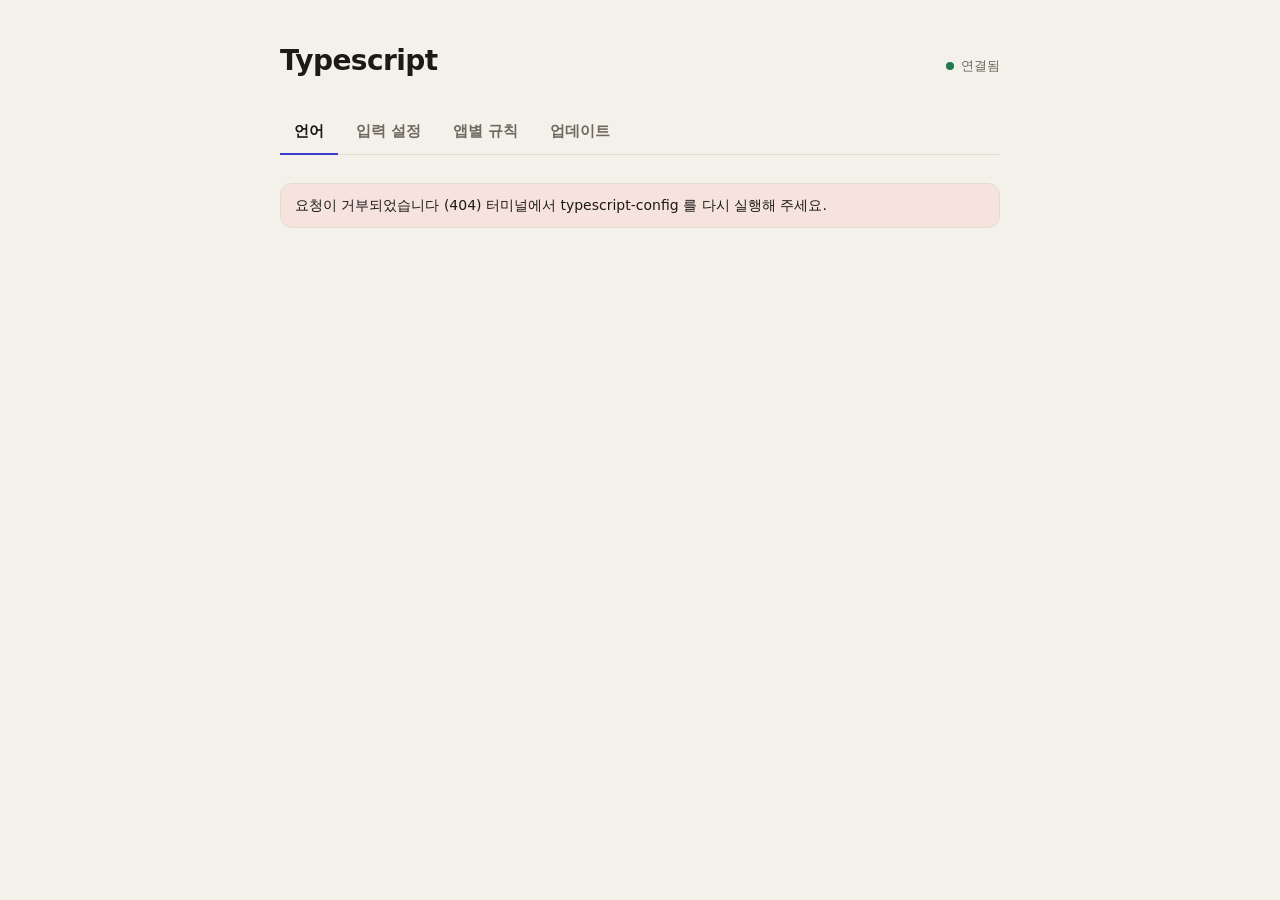
==== crates/config/src/dashboard.html @ 6ab4fbaa "feat(config): dashboard (handler, server, page), TYPESCRIPT_HOME" ====
<!doctype html>
<html lang="ko">
<head>
<meta charset="utf-8">
<meta name="viewport" content="width=device-width, initial-scale=1">
<meta name="color-scheme" content="light dark">
<title>Typescript</title>
<style>
:root {
  --paper: #f4f1ea; --card: #fffdf8; --ink: #1b1a17; --muted: #6f6a60; --line: #e3ddd0;
  --accent: #3a3fd1; --accent-ink: #fff; --accent-soft: #e6e7fb; --danger: #b3261e; --ok: #1f7a4d;
  --shadow: 0 1px 0 rgba(27,26,23,.04), 0 8px 24px -12px rgba(27,26,23,.18);
  --font: "Pretendard Variable", Pretendard, "Segoe UI Variable Text", "Segoe UI", "Malgun Gothic", system-ui, sans-serif;
  --mono: ui-monospace, "Cascadia Mono", Consolas, monospace;
}
@media (prefers-color-scheme: dark) {
  :root {
    --paper: #131316; --card: #1b1b20; --ink: #efece4; --muted: #9c978b; --line: #2b2b32;
    --accent: #8f94ff; --accent-ink: #11112b; --accent-soft: #25264a; --danger: #ff8a80; --ok: #6fd8a1;
    --shadow: 0 1px 0 rgba(255,255,255,.03), 0 10px 28px -14px rgba(0,0,0,.7);
  }
}
* { box-sizing: border-box; }
html { background: var(--paper); color: var(--ink); font: 15px/1.5 var(--font); }
body { margin: 0; min-height: 100vh; }
main { max-width: 760px; margin: 0 auto; padding: 40px 20px 96px; }
header { display: flex; align-items: baseline; gap: 14px; margin-bottom: 28px; }
h1 { margin: 0; font-size: 28px; letter-spacing: -.02em; font-weight: 750; }
.ver { color: var(--muted); font: 13px var(--mono); }
.link { margin-left: auto; font-size: 13px; color: var(--muted); display: flex; align-items: center; gap: 7px; }
.dot { width: 8px; height: 8px; border-radius: 50%; background: var(--ok); transition: background .3s; }
.dot.off { background: var(--danger); }
[role=tablist] { display: flex; gap: 4px; border-bottom: 1px solid var(--line); margin-bottom: 28px; }
[role=tab] {
  appearance: none; background: none; border: 0; color: var(--muted); font: inherit; font-weight: 600;
  padding: 10px 14px; cursor: pointer; border-bottom: 2px solid transparent; margin-bottom: -1px;
}
[role=tab][aria-selected=true] { color: var(--ink); border-bottom-color: var(--accent); }
[role=tab]:hover { color: var(--ink); }
:focus-visible { outline: 2px solid var(--accent); outline-offset: 2px; border-radius: 6px; }
h2 { font-size: 13px; letter-spacing: .08em; text-transform: uppercase; color: var(--muted); margin: 32px 0 12px; font-weight: 700; }
h2:first-child { margin-top: 0; }
.note { color: var(--muted); font-size: 13px; margin: 0 0 14px; }
.row {
  display: grid; grid-template-columns: 56px 1fr auto; gap: 16px; align-items: center;
  background: var(--card); border: 1px solid var(--line); border-radius: 14px; padding: 14px 16px;
  box-shadow: var(--shadow); margin-bottom: 10px; transition: transform .2s, border-color .2s;
}
.row:hover { border-color: color-mix(in srgb, var(--accent) 45%, var(--line)); transform: translateY(-1px); }
.rank { font: 700 34px/1 var(--font); color: var(--accent); letter-spacing: -.04em; text-align: center; }
.rank.off { color: var(--line); }
.name { font-weight: 700; font-size: 16px; }
.name small { font: 12px var(--mono); color: var(--muted); font-weight: 400; margin-left: 8px; }
.meta { color: var(--muted); font-size: 13px; }
.actions { display: flex; gap: 6px; flex-wrap: wrap; justify-content: flex-end; }
button.btn {
  appearance: none; font: inherit; font-weight: 600; font-size: 13px; padding: 7px 12px; border-radius: 9px;
  border: 1px solid var(--line); background: transparent; color: var(--ink); cursor: pointer;
  transition: background .15s, border-color .15s, transform .1s;
}
button.btn:hover:not(:disabled) { background: var(--accent-soft); border-color: var(--accent); }
button.btn:active:not(:disabled) { transform: scale(.97); }
button.btn.primary { background: var(--accent); color: var(--accent-ink); border-color: var(--accent); }
button.btn.primary:hover:not(:disabled) { filter: brightness(1.08); background: var(--accent); }
button.btn.danger:hover:not(:disabled) { background: color-mix(in srgb, var(--danger) 14%, transparent); border-color: var(--danger); color: var(--danger); }
button:disabled { opacity: .45; cursor: default; }
.toast {
  position: fixed; left: 50%; bottom: 24px; transform: translate(-50%, 20px); opacity: 0; pointer-events: none;
  background: var(--ink); color: var(--paper); padding: 11px 16px; border-radius: 12px; max-width: 90vw;
  transition: opacity .2s, transform .2s; box-shadow: var(--shadow); font-size: 14px;
}
.toast.show { opacity: 1; transform: translate(-50%, 0); }
.toast.bad { background: var(--danger); color: #fff; }
.banner { background: var(--accent-soft); border: 1px solid var(--line); border-radius: 12px; padding: 11px 14px; margin-bottom: 18px; font-size: 14px; }
.banner.bad { background: color-mix(in srgb, var(--danger) 12%, var(--card)); }
.setting { display: flex; align-items: center; gap: 16px; padding: 14px 0; border-bottom: 1px solid var(--line); }
.setting:last-child { border-bottom: 0; }
.setting .text { flex: 1; }
.setting .text b { display: block; font-weight: 650; }
.setting .text span { color: var(--muted); font-size: 13px; }
.switch { position: relative; width: 44px; height: 26px; flex: none; }
.switch input { position: absolute; inset: 0; opacity: 0; margin: 0; cursor: pointer; }
.switch i { position: absolute; inset: 0; border-radius: 13px; background: var(--line); transition: background .2s; pointer-events: none; }
.switch i::after { content: ""; position: absolute; top: 3px; left: 3px; width: 20px; height: 20px; border-radius: 50%; background: #fff; box-shadow: 0 1px 3px rgba(0,0,0,.3); transition: transform .2s; }
.switch input:checked + i { background: var(--accent); }
.switch input:checked + i::after { transform: translateX(18px); }
.switch input:focus-visible + i { outline: 2px solid var(--accent); outline-offset: 2px; }
select, input[type=text] {
  font: inherit; color: var(--ink); background: var(--card); border: 1px solid var(--line); border-radius: 9px; padding: 7px 10px;
}
table { width: 100%; border-collapse: collapse; font-size: 14px; }
th { text-align: left; font-size: 12px; color: var(--muted); font-weight: 650; padding: 0 8px 8px; }
td { padding: 8px; border-top: 1px solid var(--line); vertical-align: middle; }
td.exe { font-family: var(--mono); font-size: 13px; }
.card { background: var(--card); border: 1px solid var(--line); border-radius: 14px; padding: 6px 18px; box-shadow: var(--shadow); }
.card.pad { padding: 18px; overflow-x: auto; }
.add { display: flex; gap: 8px; margin-top: 14px; }
.add input { flex: 1; }
.empty { color: var(--muted); padding: 18px 0; }
@media (max-width: 560px) { .row { grid-template-columns: 40px 1fr; } .actions { grid-column: 1 / -1; justify-content: flex-start; } }
@media (prefers-reduced-motion: reduce) { * { transition: none !important; } }
</style>
</head>
<body>
<main>
  <header>
    <h1>Typescript</h1><span class="ver" id="ver"></span>
    <span class="link"><span class="dot" id="dot"></span><span id="linktext">연결됨</span></span>
  </header>
  <div role="tablist" aria-label="설정">
    <button role="tab" id="t-lang" aria-controls="p-lang" aria-selected="true">언어</button>
    <button role="tab" id="t-set" aria-controls="p-set" aria-selected="false" tabindex="-1">입력 설정</button>
    <button role="tab" id="t-apps" aria-controls="p-apps" aria-selected="false" tabindex="-1">앱별 규칙</button>
    <button role="tab" id="t-upd" aria-controls="p-upd" aria-selected="false" tabindex="-1">업데이트</button>
  </div>
  <section id="p-lang" role="tabpanel" aria-labelledby="t-lang"></section>
  <section id="p-set" role="tabpanel" aria-labelledby="t-set" hidden></section>
  <section id="p-apps" role="tabpanel" aria-labelledby="t-apps" hidden></section>
  <section id="p-upd" role="tabpanel" aria-labelledby="t-upd" hidden></section>
</main>
<div class="toast" id="toast" role="status" aria-live="polite"></div>
<script>
"use strict";
const params = new URLSearchParams(location.search);
let token = params.get("t") || sessionStorage.getItem("ts-token") || "";
if (params.get("t")) { sessionStorage.setItem("ts-token", token); history.replaceState(null, "", "/"); }

let state = null, busy = false, updateInfo = null;
const $ = (id) => document.getElementById(id);

// Every value from the server goes in as text, never as markup.
function h(tag, attrs, ...kids) {
  const el = document.createElement(tag);
  for (const [k, v] of Object.entries(attrs || {})) {
    if (k === "class") el.className = v;
    else if (k.startsWith("on")) el.addEventListener(k.slice(2), v);
    else if (v === true) el.setAttribute(k, "");
    else if (v !== false && v != null) el.setAttribute(k, v);
  }
  for (const kid of kids.flat()) if (kid != null) el.append(kid.nodeType ? kid : document.createTextNode(String(kid)));
  return el;
}

let toastTimer;
function toast(text, bad) {
  const t = $("toast");
  t.textContent = text; t.className = "toast show" + (bad ? " bad" : "");
  clearTimeout(toastTimer); toastTimer = setTimeout(() => { t.className = "toast"; }, bad ? 6000 : 2500);
}

async function api(path, body) {
  const res = await fetch(path, {
    method: body === undefined ? "GET" : "POST",
    headers: { "X-Token": token, ...(body === undefined ? {} : { "Content-Type": "application/json" }) },
    body: body === undefined ? undefined : JSON.stringify(body),
  });
  let data = {};
  try { data = await res.json(); } catch (e) { /* not JSON */ }
  if (!res.ok) throw new Error(data.error || ("요청이 거부되었습니다 (" + res.status + ")"));
  return data;
}

async function act(label, path, body) {
  if (busy) return;
  busy = true; render();
  try { state = await api(path, body); if (label) toast(label); }
  catch (e) { toast(e.message, true); }
  busy = false; render();
}

const move = (id, delta) => {
  const order = state.order.slice(), i = order.indexOf(id), j = i + delta;
  if (j < 0 || j >= order.length) return;
  [order[i], order[j]] = [order[j], order[i]];
  act("순서를 바꿨습니다", "/api/languages", { action: "order", ids: order });
};

const GLYPH = { en: "A", ko: "가", ja: "あ" };
const mb = (n) => (n / 1048576).toFixed(1) + " MB";

function langRow(l, position) {
  const on = position != null;
  const actions = [];
  if (on) {
    actions.push(h("button", { class: "btn", disabled: busy || position === 0, "aria-label": l.name + " 위로", onclick: () => move(l.id, -1) }, "↑"));
    actions.push(h("button", { class: "btn", disabled: busy || position === state.order.length - 1, "aria-label": l.name + " 아래로", onclick: () => move(l.id, 1) }, "↓"));
    actions.push(h("button", {
      class: "btn danger", disabled: busy || state.order.length < 2, title: state.order.length < 2 ? "하나는 켜 두어야 합니다" : "",
      onclick: () => act(l.name + "을(를) 껐습니다", "/api/languages", { action: "remove", id: l.id }),
    }, "끄기"));
  } else if (l.installed) {
    actions.push(h("button", { class: "btn primary", disabled: busy, onclick: () => act(l.name + "을(를) 켰습니다", "/api/languages", { action: "add", id: l.id }) }, "켜기"));
  } else {
    actions.push(h("button", { class: "btn primary", disabled: busy, onclick: () => act(l.name + "을(를) 받았습니다", "/api/languages", { action: "add", id: l.id }) }, busy ? "받는 중…" : "받기 · " + mb(l.size)));
  }
  const status = on ? (l.installed ? "켜짐 · " + l.version : "팩이 없습니다") : (l.installed ? "받아 둠 · " + l.version : "받을 수 있음");
  const needs = l.requiredBy.length ? " · " + l.requiredBy.join(", ") + "이(가) 이 데이터를 씁니다" : "";
  return h("div", { class: "row" },
    h("div", { class: "rank" + (on ? "" : " off") }, on ? position + 1 : GLYPH[l.id] || "·"),
    h("div", {}, h("div", { class: "name" }, l.name, h("small", {}, l.id)), h("div", { class: "meta" }, status + needs)),
    h("div", { class: "actions" }, actions));
}

function renderLang() {
  const p = $("p-lang"); p.replaceChildren();
  if (state.catalogError) p.append(h("div", { class: "banner bad" }, "릴리스 목록을 불러오지 못해서 설치된 언어만 보입니다. " + state.catalogError));
  for (const why of state.problems) p.append(h("div", { class: "banner bad" }, "쓸 수 없는 팩: " + why));
  p.append(h("h2", {}, "켜진 언어 · Esc 순서"));
  p.append(h("p", { class: "note" }, "단어에서 Esc를 누르면 이 순서대로 읽기가 바뀝니다. 하나는 켜 두어야 합니다."));
  const byId = Object.fromEntries(state.languages.map((l) => [l.id, l]));
  state.order.forEach((id, i) => { if (byId[id]) p.append(langRow(byId[id], i)); });
  const rest = state.languages.filter((l) => !state.order.includes(l.id));
  p.append(h("h2", {}, "더 쓸 수 있는 언어"));
  if (!rest.length) p.append(h("div", { class: "empty" }, "모두 켜져 있습니다."));
  rest.forEach((l) => p.append(langRow(l, null)));
}

const SETTINGS = [
  ["기본", [
    ["returnConfirmsOnly", "Enter는 확정만", "밑줄 단어에서 Enter를 누르면 단어만 확정하고, 다음 Enter가 앱으로 갑니다."],
    ["autocomplete", "Tab 자동완성과 단어 기록", "쓰는 중인 단어를 자주 쓴 단어로 완성하고, 확정한 단어를 셉니다."],
    ["pauseKey", "일시정지 키", ""],
  ]],
  ["일본어", [
    ["liveConversion", "치는 동안 바로 변환", "Space 전에도 첫 후보를 보여 줍니다.", "ja"],
    ["fullWidthDigits", "일본어 뒤 숫자는 전각", "０３－１２３４처럼 입력합니다.", "ja"],
    ["fullWidthSpace", "일본어 뒤 공백은 전각", "Shift+Space로 반대 폭을 씁니다.", "ja"],
  ]],
  ["업데이트", [["checkUpdates", "새 버전 확인", "대시보드나 명령을 실행할 때 하루에 한 번 새 릴리스가 있는지 봅니다."]]],
];

function setting(key, title, desc) {
  const v = state.settings[key];
  const control = key === "pauseKey"
    ? h("select", { "aria-label": title, onchange: (e) => act(null, "/api/settings", { pauseKey: e.target.value }) },
        h("option", { value: "hangul", selected: v === "hangul" }, "한/영 키"), h("option", { value: "off", selected: v === "off" }, "사용 안 함"))
    : h("label", { class: "switch" },
        h("input", { type: "checkbox", checked: v, "aria-label": title, onchange: (e) => act(null, "/api/settings", { [key]: e.target.checked }) }), h("i"));
  return h("div", { class: "setting" }, h("div", { class: "text" }, h("b", {}, title), desc ? h("span", {}, desc) : null), control);
}

function renderSettings() {
  const p = $("p-set"); p.replaceChildren();
  for (const [group, items] of SETTINGS) {
    const shown = items.filter((it) => !it[3] || state.order.includes(it[3]));
    if (!shown.length) continue;
    p.append(h("h2", {}, group), h("div", { class: "card" }, shown.map((it) => setting(it[0], it[1], it[2]))));
  }
}

const TRI = [["", "기본"], ["true", "켜기"], ["false", "끄기"]];
const tri = (v) => (v === true ? "true" : v === false ? "false" : "");
const triVal = (s) => (s === "" ? undefined : s === "true");

function saveApps(apps) { return act("저장했습니다", "/api/apps", apps); }

function appRow(exe, rule) {
  const edit = (patch) => {
    const next = JSON.parse(JSON.stringify(state.apps));
    const r = { ...(next[exe] || {}), ...patch };
    for (const k of Object.keys(r)) if (r[k] === undefined) delete r[k];
    next[exe] = r; saveApps(next);
  };
  const boolSel = (key, label) => h("select", { "aria-label": exe + " " + label, onchange: (e) => edit({ [key]: triVal(e.target.value) }) },
    TRI.map(([v, t]) => h("option", { value: v, selected: tri(rule[key]) === v }, t)));
  const th = rule.conversionThreshold;
  const thSel = h("select", { "aria-label": exe + " 변환 기준", onchange: (e) => edit({ conversionThreshold: e.target.value === "" ? undefined : Number(e.target.value) }) },
    h("option", { value: "", selected: th === undefined }, "기본 0.5"), h("option", { value: "0.97", selected: th === 0.97 }, "엄격 0.97"),
    th !== undefined && th !== 0.97 ? h("option", { value: String(th), selected: true }, "직접 " + th) : null);
  return h("tr", {},
    h("td", { class: "exe" }, exe === "*" ? "모든 앱 (*)" : exe),
    h("td", {}, boolSel("enabled", "사용")), h("td", {}, thSel), h("td", {}, boolSel("escapeToApp", "Esc는 앱에게")),
    h("td", {}, boolSel("useSystemIme", "시스템 IME")), h("td", {}, boolSel("fullWidth", "전각")),
    h("td", {}, exe === "*" ? null : h("button", { class: "btn danger", disabled: busy, "aria-label": exe + " 삭제", onclick: () => { const n = { ...state.apps }; delete n[exe]; saveApps(n); } }, "삭제")));
}

function renderApps() {
  const p = $("p-apps"); p.replaceChildren();
  p.append(h("p", { class: "note" }, "앱 실행 파일 이름(대소문자 무시)마다 규칙을 정합니다. ‘기본’은 모든 앱 항목을 따릅니다. 터미널은 변환 기준을 엄격하게, 게임은 끄는 식으로 씁니다."));
  const exes = ["*", ...Object.keys(state.apps).filter((k) => k !== "*").sort()];
  const input = h("input", { type: "text", placeholder: "예: windowsterminal.exe", "aria-label": "앱 실행 파일 이름" });
  const add = () => {
    const n = input.value.trim().toLowerCase();
    if (!n) return;
    if (state.apps[n]) { toast("이미 있는 앱입니다", true); return; }
    saveApps({ ...state.apps, [n]: {} });
  };
  input.addEventListener("keydown", (e) => { if (e.key === "Enter") add(); });
  p.append(h("div", { class: "card pad" },
    h("table", {},
      h("thead", {}, h("tr", {}, ["앱", "사용", "변환 기준", "Esc는 앱에게", "시스템 IME", "일본어 전각", ""].map((t) => h("th", {}, t)))),
      h("tbody", {}, exes.map((e) => appRow(e, state.apps[e] || {})))),
    h("div", { class: "add" }, input, h("button", { class: "btn primary", disabled: busy, onclick: add }, "추가"))));
}

function renderUpdate() {
  const p = $("p-upd"); p.replaceChildren();
  p.append(h("h2", {}, "현재 버전"), h("div", { class: "card pad" }, h("b", {}, "Typescript " + state.version)));
  p.append(h("h2", {}, "새 버전"));
  const box = h("div", { class: "card pad" });
  if (!updateInfo) box.append(h("p", { class: "note" }, "GitHub 릴리스에서 새 버전과 언어 팩 갱신을 확인합니다."));
  else if (updateInfo.error) box.append(h("p", { class: "note" }, updateInfo.error));
  else if (!updateInfo.available) box.append(h("p", { class: "note" }, "최신 버전입니다."));
  else {
    box.append(h("b", {}, updateInfo.latest + " 이(가) 나왔습니다"));
    if (updateInfo.notes) box.append(h("pre", { class: "note", style: "white-space:pre-wrap" }, updateInfo.notes));
    box.append(h("button", { class: "btn primary", disabled: busy, onclick: applyUpdate }, updateInfo.coreChanged ? "업데이트 (관리자 확인창이 한 번 뜹니다)" : "언어 팩 업데이트"));
  }
  box.append(h("div", { style: "margin-top:14px" }, h("button", { class: "btn", disabled: busy, onclick: checkUpdate }, "지금 확인")));
  p.append(box);
}

async function checkUpdate() {
  busy = true; render();
  try { updateInfo = await api("/api/update"); } catch (e) { updateInfo = { error: e.message }; }
  busy = false; render();
}
async function applyUpdate() {
  busy = true; render();
  try { const r = await api("/api/update", { action: "apply" }); toast(r.message || "업데이트했습니다"); updateInfo = null; state = await api("/api/state"); }
  catch (e) { toast(e.message, true); }
  busy = false; render();
}

function render() {
  if (!state) return;
  $("ver").textContent = "v" + state.version;
  renderLang(); renderSettings(); renderApps(); renderUpdate();
}

const tabs = ["t-lang", "t-set", "t-apps", "t-upd"], panels = ["p-lang", "p-set", "p-apps", "p-upd"];
function select(i) {
  tabs.forEach((t, k) => { $(t).setAttribute("aria-selected", k === i); $(t).tabIndex = k === i ? 0 : -1; $(panels[k]).hidden = k !== i; });
  $(tabs[i]).focus();
}
tabs.forEach((t, i) => {
  $(t).addEventListener("click", () => select(i));
  $(t).addEventListener("keydown", (e) => {
    if (e.key === "ArrowRight") select((i + 1) % tabs.length);
    if (e.key === "ArrowLeft") select((i + tabs.length - 1) % tabs.length);
  });
});

async function beat() {
  try { await api("/api/heartbeat", {}); $("dot").className = "dot"; $("linktext").textContent = "연결됨"; }
  catch (e) { $("dot").className = "dot off"; $("linktext").textContent = "끊어짐 — 터미널에서 다시 여세요"; }
}
setInterval(beat, 5000);

(async () => {
  try { state = await api("/api/state"); render(); }
  catch (e) { document.querySelector("main").append(h("div", { class: "banner bad" }, e.message + " 터미널에서 typescript-config 를 다시 실행해 주세요.")); }
})();
</script>
</body>
</html>
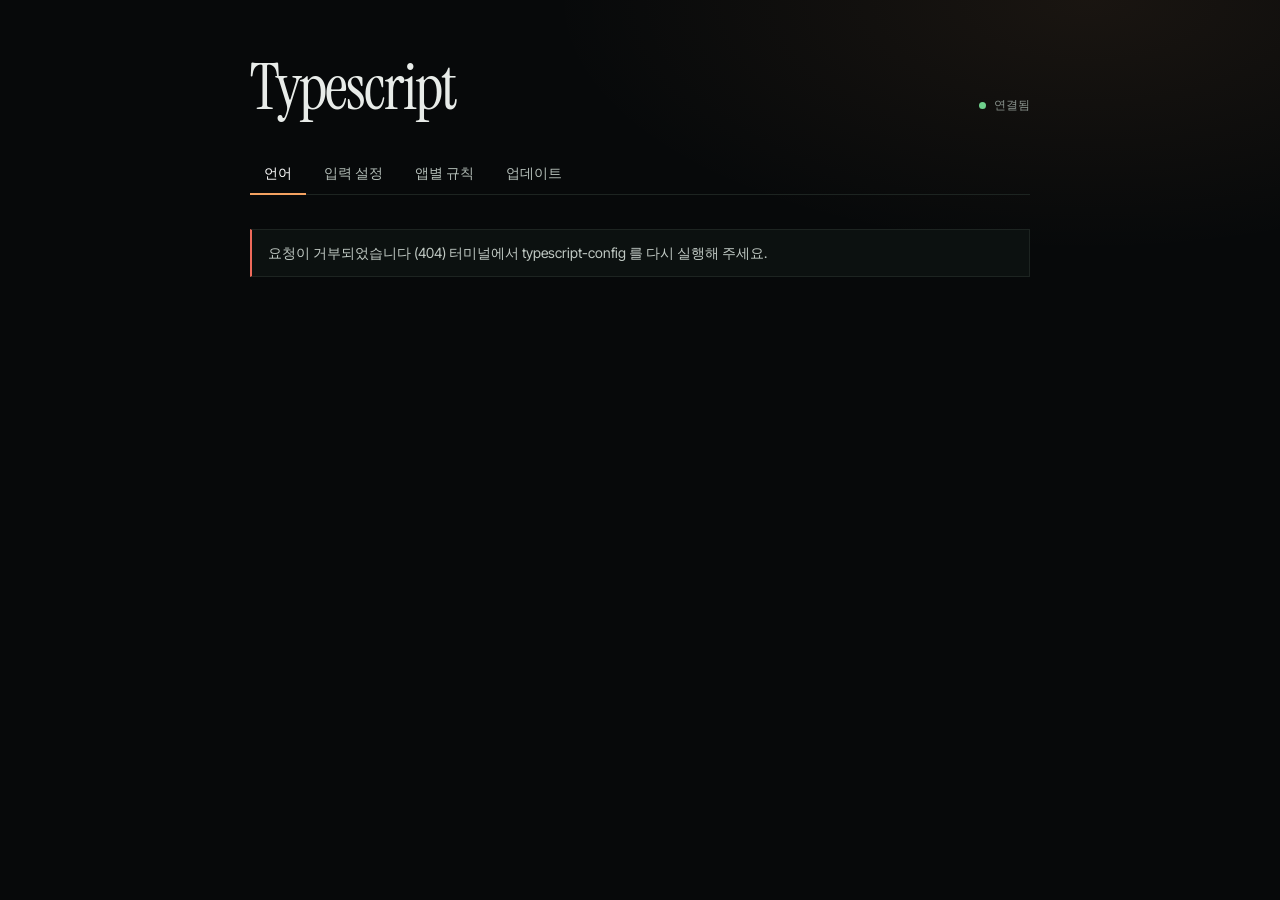
==== commit 3f81f57e: "feat(config): dashboard in the Necessity dark theme" ====
--- a/crates/config/src/dashboard.html
+++ b/crates/config/src/dashboard.html
@@ -3,102 +3,82 @@
 <head>
 <meta charset="utf-8">
 <meta name="viewport" content="width=device-width, initial-scale=1">
-<meta name="color-scheme" content="light dark">
+<meta name="color-scheme" content="dark">
 <title>Typescript</title>
 <style>
+@import url("https://fonts.googleapis.com/css2?family=Inter+Tight:wght@400;500;600&family=JetBrains+Mono:wght@400;500&family=Instrument+Serif&display=swap");
 :root {
-  --paper: #f4f1ea; --card: #fffdf8; --ink: #1b1a17; --muted: #6f6a60; --line: #e3ddd0;
-  --accent: #3a3fd1; --accent-ink: #fff; --accent-soft: #e6e7fb; --danger: #b3261e; --ok: #1f7a4d;
-  --shadow: 0 1px 0 rgba(27,26,23,.04), 0 8px 24px -12px rgba(27,26,23,.18);
-  --font: "Pretendard Variable", Pretendard, "Segoe UI Variable Text", "Segoe UI", "Malgun Gothic", system-ui, sans-serif;
-  --mono: ui-monospace, "Cascadia Mono", Consolas, monospace;
-}
-@media (prefers-color-scheme: dark) {
-  :root {
-    --paper: #131316; --card: #1b1b20; --ink: #efece4; --muted: #9c978b; --line: #2b2b32;
-    --accent: #8f94ff; --accent-ink: #11112b; --accent-soft: #25264a; --danger: #ff8a80; --ok: #6fd8a1;
-    --shadow: 0 1px 0 rgba(255,255,255,.03), 0 10px 28px -14px rgba(0,0,0,.7);
-  }
-}
-* { box-sizing: border-box; }
-html { background: var(--paper); color: var(--ink); font: 15px/1.5 var(--font); }
-body { margin: 0; min-height: 100vh; }
-main { max-width: 760px; margin: 0 auto; padding: 40px 20px 96px; }
-header { display: flex; align-items: baseline; gap: 14px; margin-bottom: 28px; }
-h1 { margin: 0; font-size: 28px; letter-spacing: -.02em; font-weight: 750; }
-.ver { color: var(--muted); font: 13px var(--mono); }
-.link { margin-left: auto; font-size: 13px; color: var(--muted); display: flex; align-items: center; gap: 7px; }
-.dot { width: 8px; height: 8px; border-radius: 50%; background: var(--ok); transition: background .3s; }
-.dot.off { background: var(--danger); }
-[role=tablist] { display: flex; gap: 4px; border-bottom: 1px solid var(--line); margin-bottom: 28px; }
-[role=tab] {
-  appearance: none; background: none; border: 0; color: var(--muted); font: inherit; font-weight: 600;
-  padding: 10px 14px; cursor: pointer; border-bottom: 2px solid transparent; margin-bottom: -1px;
-}
-[role=tab][aria-selected=true] { color: var(--ink); border-bottom-color: var(--accent); }
-[role=tab]:hover { color: var(--ink); }
-:focus-visible { outline: 2px solid var(--accent); outline-offset: 2px; border-radius: 6px; }
-h2 { font-size: 13px; letter-spacing: .08em; text-transform: uppercase; color: var(--muted); margin: 32px 0 12px; font-weight: 700; }
+  color-scheme: dark;
+  --bg: #07090a; --fg: #e8ece9; --mute: #8a938e; --line: #1d2421; --panel: #0c1110;
+  --acc: #f4a261; --ok: #6fd08c; --bad: #ef6a5b;
+  --mono: "JetBrains Mono", ui-monospace, Menlo, Consolas, monospace;
+  --sans: "Inter Tight", system-ui, -apple-system, "Segoe UI", "Malgun Gothic", sans-serif;
+  --serif: "Instrument Serif", "Times New Roman", serif;
+}
+*, *::before, *::after { box-sizing: border-box; }
+html { background: var(--bg); color: var(--fg); font: 16px/1.6 var(--sans); -webkit-font-smoothing: antialiased; }
+body { margin: 0; min-height: 100vh; background: radial-gradient(60% 40% at 85% 0, #f4a26114, transparent 70%); }
+main { max-width: 820px; margin: 0 auto; padding: 56px 20px 110px; }
+header { display: flex; align-items: baseline; gap: 16px; margin-bottom: 34px; }
+h1 { margin: 0; font: 400 clamp(40px, 6vw, 64px) / 1 var(--serif); letter-spacing: -0.03em; }
+.ver { font: 12px var(--mono); color: var(--mute); }
+.link { margin-left: auto; font: 12px var(--mono); color: var(--mute); display: flex; align-items: center; gap: 8px; }
+.dot { width: 7px; height: 7px; border-radius: 50%; background: var(--ok); transition: background .3s; }
+.dot.off { background: var(--bad); }
+a:focus-visible, button:focus-visible, select:focus-visible, input:focus-visible { outline: 2px solid var(--acc); outline-offset: 3px; border-radius: 4px; }
+[role=tablist] { display: flex; gap: 4px; border-bottom: 1px solid var(--line); margin-bottom: 34px; }
+[role=tab] { appearance: none; background: none; border: 0; border-radius: 4px 4px 0 0; color: #b4beb8; font: 500 14px var(--sans); padding: 10px 14px; cursor: pointer; border-bottom: 2px solid transparent; margin-bottom: -1px; transition: color .15s, background .15s; }
+[role=tab]:hover { color: #fff; background: #ffffff12; }
+[role=tab][aria-selected=true] { color: #fff; border-bottom-color: var(--acc); }
+h2 { font: 500 12px var(--mono); letter-spacing: .06em; text-transform: uppercase; color: var(--mute); margin: 38px 0 14px; }
 h2:first-child { margin-top: 0; }
-.note { color: var(--muted); font-size: 13px; margin: 0 0 14px; }
-.row {
-  display: grid; grid-template-columns: 56px 1fr auto; gap: 16px; align-items: center;
-  background: var(--card); border: 1px solid var(--line); border-radius: 14px; padding: 14px 16px;
-  box-shadow: var(--shadow); margin-bottom: 10px; transition: transform .2s, border-color .2s;
-}
-.row:hover { border-color: color-mix(in srgb, var(--accent) 45%, var(--line)); transform: translateY(-1px); }
-.rank { font: 700 34px/1 var(--font); color: var(--accent); letter-spacing: -.04em; text-align: center; }
-.rank.off { color: var(--line); }
-.name { font-weight: 700; font-size: 16px; }
-.name small { font: 12px var(--mono); color: var(--muted); font-weight: 400; margin-left: 8px; }
-.meta { color: var(--muted); font-size: 13px; }
-.actions { display: flex; gap: 6px; flex-wrap: wrap; justify-content: flex-end; }
-button.btn {
-  appearance: none; font: inherit; font-weight: 600; font-size: 13px; padding: 7px 12px; border-radius: 9px;
-  border: 1px solid var(--line); background: transparent; color: var(--ink); cursor: pointer;
-  transition: background .15s, border-color .15s, transform .1s;
-}
-button.btn:hover:not(:disabled) { background: var(--accent-soft); border-color: var(--accent); }
-button.btn:active:not(:disabled) { transform: scale(.97); }
-button.btn.primary { background: var(--accent); color: var(--accent-ink); border-color: var(--accent); }
-button.btn.primary:hover:not(:disabled) { filter: brightness(1.08); background: var(--accent); }
-button.btn.danger:hover:not(:disabled) { background: color-mix(in srgb, var(--danger) 14%, transparent); border-color: var(--danger); color: var(--danger); }
-button:disabled { opacity: .45; cursor: default; }
-.toast {
-  position: fixed; left: 50%; bottom: 24px; transform: translate(-50%, 20px); opacity: 0; pointer-events: none;
-  background: var(--ink); color: var(--paper); padding: 11px 16px; border-radius: 12px; max-width: 90vw;
-  transition: opacity .2s, transform .2s; box-shadow: var(--shadow); font-size: 14px;
-}
+.note { color: var(--mute); font-size: 14px; margin: 0 0 16px; max-width: 60ch; }
+.row { display: grid; grid-template-columns: 64px 1fr auto; gap: 18px; align-items: center; background: var(--panel); border: 1px solid var(--line); border-radius: 4px; padding: 18px 20px; margin-bottom: -1px; transition: border-color .2s, background .2s; }
+.row:hover { border-color: #ffffff33; background: #0e1514; }
+.rank { font: 400 52px/1 var(--serif); color: var(--acc); letter-spacing: -0.03em; text-align: center; }
+.rank.off { color: #2a3330; }
+.name { font: 500 17px var(--sans); }
+.name small { font: 11px var(--mono); color: var(--mute); margin-left: 10px; }
+.meta { color: var(--mute); font-size: 14px; }
+.actions { display: flex; gap: 8px; flex-wrap: wrap; justify-content: flex-end; }
+button.btn { appearance: none; font: 500 13px var(--sans); padding: 9px 15px; border-radius: 4px; border: 1px solid #ffffff2e; background: #ffffff0d; color: var(--fg); cursor: pointer; transition: background .2s, border-color .2s, transform .18s ease; }
+button.btn:hover:not(:disabled) { background: #ffffff22; transform: translateY(-1px); }
+button.btn:active:not(:disabled) { transform: none; }
+button.btn.primary { background: #fff; color: #000; border-color: #fff; }
+button.btn.primary:hover:not(:disabled) { background: #dfe5e1; }
+button.btn.danger:hover:not(:disabled) { border-color: var(--bad); color: var(--bad); background: #ef6a5b14; }
+button:disabled { opacity: .4; cursor: not-allowed; }
+.toast { position: fixed; left: 50%; bottom: 28px; transform: translate(-50%, 16px); opacity: 0; pointer-events: none; background: #fff; color: #000; padding: 11px 18px; border-radius: 4px; max-width: 90vw; font: 500 14px var(--sans); transition: opacity .2s, transform .2s; }
 .toast.show { opacity: 1; transform: translate(-50%, 0); }
-.toast.bad { background: var(--danger); color: #fff; }
-.banner { background: var(--accent-soft); border: 1px solid var(--line); border-radius: 12px; padding: 11px 14px; margin-bottom: 18px; font-size: 14px; }
-.banner.bad { background: color-mix(in srgb, var(--danger) 12%, var(--card)); }
-.setting { display: flex; align-items: center; gap: 16px; padding: 14px 0; border-bottom: 1px solid var(--line); }
+.toast.bad { background: var(--bad); color: #07090a; }
+.banner { border: 1px solid var(--line); border-left: 2px solid var(--acc); background: var(--panel); padding: 12px 16px; margin-bottom: 18px; font-size: 14px; color: #c0c9c3; }
+.banner.bad { border-left-color: var(--bad); }
+.card { background: var(--panel); border: 1px solid var(--line); border-radius: 4px; padding: 4px 22px; }
+.card.pad { padding: 22px; overflow-x: auto; }
+.setting { display: flex; align-items: center; gap: 18px; padding: 18px 0; border-bottom: 1px solid var(--line); }
 .setting:last-child { border-bottom: 0; }
 .setting .text { flex: 1; }
-.setting .text b { display: block; font-weight: 650; }
-.setting .text span { color: var(--muted); font-size: 13px; }
-.switch { position: relative; width: 44px; height: 26px; flex: none; }
+.setting .text b { display: block; font-weight: 500; font-size: 16px; }
+.setting .text span { color: var(--mute); font-size: 14px; }
+.switch { position: relative; width: 42px; height: 24px; flex: none; }
 .switch input { position: absolute; inset: 0; opacity: 0; margin: 0; cursor: pointer; }
-.switch i { position: absolute; inset: 0; border-radius: 13px; background: var(--line); transition: background .2s; pointer-events: none; }
-.switch i::after { content: ""; position: absolute; top: 3px; left: 3px; width: 20px; height: 20px; border-radius: 50%; background: #fff; box-shadow: 0 1px 3px rgba(0,0,0,.3); transition: transform .2s; }
-.switch input:checked + i { background: var(--accent); }
-.switch input:checked + i::after { transform: translateX(18px); }
-.switch input:focus-visible + i { outline: 2px solid var(--accent); outline-offset: 2px; }
-select, input[type=text] {
-  font: inherit; color: var(--ink); background: var(--card); border: 1px solid var(--line); border-radius: 9px; padding: 7px 10px;
-}
+.switch i { position: absolute; inset: 0; border-radius: 12px; background: #1d2421; border: 1px solid #ffffff1f; transition: background .2s; pointer-events: none; }
+.switch i::after { content: ""; position: absolute; top: 3px; left: 3px; width: 16px; height: 16px; border-radius: 50%; background: #8a938e; transition: transform .2s, background .2s; }
+.switch input:checked + i { background: #f4a26133; border-color: var(--acc); }
+.switch input:checked + i::after { transform: translateX(18px); background: var(--acc); }
+.switch input:focus-visible + i { outline: 2px solid var(--acc); outline-offset: 3px; }
+select, input[type=text] { font: 14px var(--sans); color: var(--fg); background: #080b0a; border: 1px solid #ffffff26; border-radius: 4px; padding: 8px 10px; }
+select:hover, input[type=text]:hover { border-color: #ffffff55; }
 table { width: 100%; border-collapse: collapse; font-size: 14px; }
-th { text-align: left; font-size: 12px; color: var(--muted); font-weight: 650; padding: 0 8px 8px; }
-td { padding: 8px; border-top: 1px solid var(--line); vertical-align: middle; }
-td.exe { font-family: var(--mono); font-size: 13px; }
-.card { background: var(--card); border: 1px solid var(--line); border-radius: 14px; padding: 6px 18px; box-shadow: var(--shadow); }
-.card.pad { padding: 18px; overflow-x: auto; }
-.add { display: flex; gap: 8px; margin-top: 14px; }
+th { text-align: left; font: 500 11px var(--mono); letter-spacing: .04em; color: var(--mute); padding: 0 8px 10px; }
+td { padding: 9px 8px; border-top: 1px solid var(--line); vertical-align: middle; }
+td.exe { font: 13px var(--mono); color: #cfd6d2; }
+.add { display: flex; gap: 8px; margin-top: 18px; }
 .add input { flex: 1; }
-.empty { color: var(--muted); padding: 18px 0; }
-@media (max-width: 560px) { .row { grid-template-columns: 40px 1fr; } .actions { grid-column: 1 / -1; justify-content: flex-start; } }
-@media (prefers-reduced-motion: reduce) { * { transition: none !important; } }
+.empty { color: var(--mute); padding: 20px 0; }
+pre.note { font: 12px/1.7 var(--mono); }
+@media (max-width: 600px) { .row { grid-template-columns: 44px 1fr; } .rank { font-size: 40px; } .actions { grid-column: 1 / -1; justify-content: flex-start; } }
+@media (prefers-reduced-motion: reduce) { * { transition: none !important; } html { scroll-behavior: auto; } }
 </style>
 </head>
 <body>
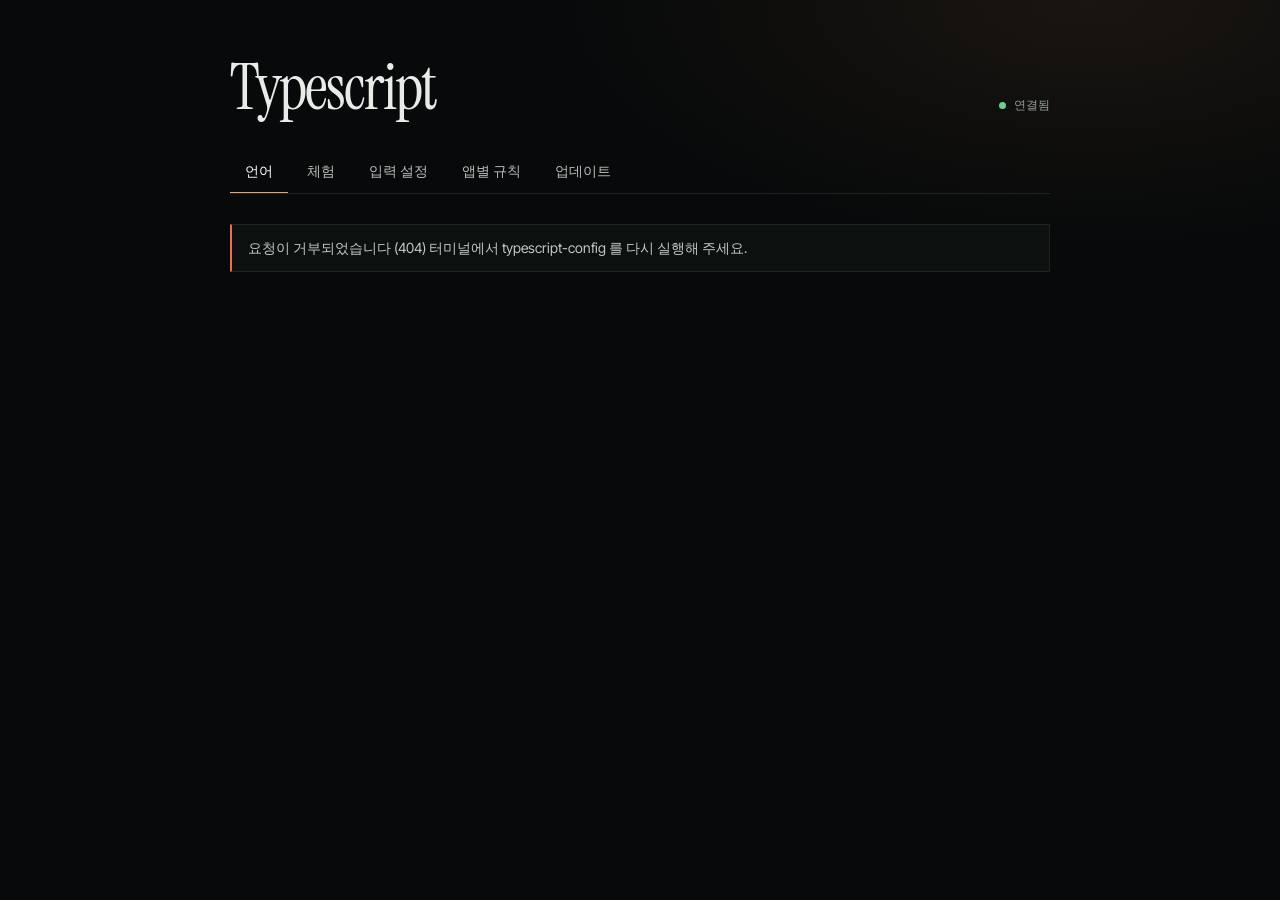
==== commit b48c0a71: "feat(config): dashboard try-typing tab, setting defaults and examples, app rule cards with presets a" ====
--- a/crates/config/src/dashboard.html
+++ b/crates/config/src/dashboard.html
@@ -9,44 +9,49 @@
 @import url("https://fonts.googleapis.com/css2?family=Inter+Tight:wght@400;500;600&family=JetBrains+Mono:wght@400;500&family=Instrument+Serif&display=swap");
 :root {
   color-scheme: dark;
-  --bg: #07090a; --fg: #e8ece9; --mute: #8a938e; --line: #1d2421; --panel: #0c1110;
-  --acc: #f4a261; --ok: #6fd08c; --bad: #ef6a5b;
-  --mono: "JetBrains Mono", ui-monospace, Menlo, Consolas, monospace;
+  --bg: #07090a; --fg: #e8ece9; --mute: #959e99; --line: #1d2421; --panel: #0c1110;
+  --acc: #f4a261; --ok: #6fd08c; --bad: #ef6a5b; --info: #7cb7ff;
+  --mono: "JetBrains Mono", ui-monospace, Menlo, Consolas, "D2Coding", monospace;
   --sans: "Inter Tight", system-ui, -apple-system, "Segoe UI", "Malgun Gothic", sans-serif;
   --serif: "Instrument Serif", "Times New Roman", serif;
 }
 *, *::before, *::after { box-sizing: border-box; }
 html { background: var(--bg); color: var(--fg); font: 16px/1.6 var(--sans); -webkit-font-smoothing: antialiased; }
 body { margin: 0; min-height: 100vh; background: radial-gradient(60% 40% at 85% 0, #f4a26114, transparent 70%); }
-main { max-width: 820px; margin: 0 auto; padding: 56px 20px 110px; }
-header { display: flex; align-items: baseline; gap: 16px; margin-bottom: 34px; }
+main { max-width: 860px; margin: 0 auto; padding: 56px 20px 110px; }
+header { display: flex; align-items: baseline; flex-wrap: wrap; gap: 8px 16px; margin-bottom: 30px; }
 h1 { margin: 0; font: 400 clamp(40px, 6vw, 64px) / 1 var(--serif); letter-spacing: -0.03em; }
 .ver { font: 12px var(--mono); color: var(--mute); }
 .link { margin-left: auto; font: 12px var(--mono); color: var(--mute); display: flex; align-items: center; gap: 8px; }
 .dot { width: 7px; height: 7px; border-radius: 50%; background: var(--ok); transition: background .3s; }
 .dot.off { background: var(--bad); }
-a:focus-visible, button:focus-visible, select:focus-visible, input:focus-visible { outline: 2px solid var(--acc); outline-offset: 3px; border-radius: 4px; }
-[role=tablist] { display: flex; gap: 4px; border-bottom: 1px solid var(--line); margin-bottom: 34px; }
-[role=tab] { appearance: none; background: none; border: 0; border-radius: 4px 4px 0 0; color: #b4beb8; font: 500 14px var(--sans); padding: 10px 14px; cursor: pointer; border-bottom: 2px solid transparent; margin-bottom: -1px; transition: color .15s, background .15s; }
+.skip { position: absolute; left: -999px; top: 8px; background: #fff; color: #000; padding: 8px 14px; border-radius: 4px; z-index: 9; }
+.skip:focus { left: 12px; }
+a:focus-visible, button:focus-visible, select:focus-visible, input:focus-visible, textarea:focus-visible, [tabindex]:focus-visible { outline: 2px solid var(--acc); outline-offset: 3px; border-radius: 4px; }
+[role=tablist] { display: flex; gap: 4px; border-bottom: 1px solid var(--line); margin-bottom: 30px; overflow-x: auto; scrollbar-width: none; }
+[role=tab] { appearance: none; background: none; border: 0; border-radius: 4px 4px 0 0; color: #b4beb8; font: 500 14px var(--sans); padding: 11px 15px; min-height: 44px; white-space: nowrap; cursor: pointer; border-bottom: 2px solid transparent; margin-bottom: -1px; transition: color .15s, background .15s; }
 [role=tab]:hover { color: #fff; background: #ffffff12; }
 [role=tab][aria-selected=true] { color: #fff; border-bottom-color: var(--acc); }
 h2 { font: 500 12px var(--mono); letter-spacing: .06em; text-transform: uppercase; color: var(--mute); margin: 38px 0 14px; }
 h2:first-child { margin-top: 0; }
-.note { color: var(--mute); font-size: 14px; margin: 0 0 16px; max-width: 60ch; }
+.note { color: var(--mute); font-size: 14px; margin: 0 0 16px; max-width: 64ch; }
 .row { display: grid; grid-template-columns: 64px 1fr auto; gap: 18px; align-items: center; background: var(--panel); border: 1px solid var(--line); border-radius: 4px; padding: 18px 20px; margin-bottom: -1px; transition: border-color .2s, background .2s; }
 .row:hover { border-color: #ffffff33; background: #0e1514; }
+.row[aria-busy=true] { border-color: var(--acc); }
 .rank { font: 400 52px/1 var(--serif); color: var(--acc); letter-spacing: -0.03em; text-align: center; }
-.rank.off { color: #2a3330; }
+.rank.off { color: #3a4541; }
 .name { font: 500 17px var(--sans); }
 .name small { font: 11px var(--mono); color: var(--mute); margin-left: 10px; }
 .meta { color: var(--mute); font-size: 14px; }
 .actions { display: flex; gap: 8px; flex-wrap: wrap; justify-content: flex-end; }
-button.btn { appearance: none; font: 500 13px var(--sans); padding: 9px 15px; border-radius: 4px; border: 1px solid #ffffff2e; background: #ffffff0d; color: var(--fg); cursor: pointer; transition: background .2s, border-color .2s, transform .18s ease; }
+button.btn { appearance: none; font: 500 13px var(--sans); padding: 9px 15px; min-height: 40px; border-radius: 4px; border: 1px solid #ffffff2e; background: #ffffff0d; color: var(--fg); cursor: pointer; transition: background .2s, border-color .2s, transform .18s ease; }
 button.btn:hover:not(:disabled) { background: #ffffff22; transform: translateY(-1px); }
 button.btn:active:not(:disabled) { transform: none; }
 button.btn.primary { background: #fff; color: #000; border-color: #fff; }
 button.btn.primary:hover:not(:disabled) { background: #dfe5e1; }
 button.btn.danger:hover:not(:disabled) { border-color: var(--bad); color: var(--bad); background: #ef6a5b14; }
+button.btn.quiet { border-color: transparent; background: none; color: var(--mute); padding: 6px 10px; min-height: 32px; }
+button.btn.quiet:hover:not(:disabled) { color: var(--fg); background: #ffffff12; }
 button:disabled { opacity: .4; cursor: not-allowed; }
 .toast { position: fixed; left: 50%; bottom: 28px; transform: translate(-50%, 16px); opacity: 0; pointer-events: none; background: #fff; color: #000; padding: 11px 18px; border-radius: 4px; max-width: 90vw; font: 500 14px var(--sans); transition: opacity .2s, transform .2s; }
 .toast.show { opacity: 1; transform: translate(-50%, 0); }
@@ -54,58 +59,102 @@
 .banner { border: 1px solid var(--line); border-left: 2px solid var(--acc); background: var(--panel); padding: 12px 16px; margin-bottom: 18px; font-size: 14px; color: #c0c9c3; }
 .banner.bad { border-left-color: var(--bad); }
 .card { background: var(--panel); border: 1px solid var(--line); border-radius: 4px; padding: 4px 22px; }
-.card.pad { padding: 22px; overflow-x: auto; }
+.card.pad { padding: 22px; }
 .setting { display: flex; align-items: center; gap: 18px; padding: 18px 0; border-bottom: 1px solid var(--line); }
 .setting:last-child { border-bottom: 0; }
-.setting .text { flex: 1; }
-.setting .text b { display: block; font-weight: 500; font-size: 16px; }
-.setting .text span { color: var(--mute); font-size: 14px; }
-.switch { position: relative; width: 42px; height: 24px; flex: none; }
+.setting .text { flex: 1; min-width: 0; }
+.setting .text b { display: flex; flex-wrap: wrap; align-items: center; gap: 4px 10px; font-weight: 500; font-size: 16px; }
+.setting .text span { display: block; color: var(--mute); font-size: 14px; }
+.setting .text em { display: block; font: normal 12px/1.7 var(--mono); color: #7f8984; margin-top: 4px; }
+.tag { font: 500 10px var(--mono); letter-spacing: .04em; color: var(--acc); border: 1px solid #f4a26166; border-radius: 3px; padding: 0 6px; }
+.switch { position: relative; width: 44px; height: 26px; flex: none; }
 .switch input { position: absolute; inset: 0; opacity: 0; margin: 0; cursor: pointer; }
-.switch i { position: absolute; inset: 0; border-radius: 12px; background: #1d2421; border: 1px solid #ffffff1f; transition: background .2s; pointer-events: none; }
-.switch i::after { content: ""; position: absolute; top: 3px; left: 3px; width: 16px; height: 16px; border-radius: 50%; background: #8a938e; transition: transform .2s, background .2s; }
+.switch i { position: absolute; inset: 0; border-radius: 13px; background: #1d2421; border: 1px solid #ffffff1f; transition: background .2s; pointer-events: none; }
+.switch i::after { content: ""; position: absolute; top: 3px; left: 3px; width: 18px; height: 18px; border-radius: 50%; background: #8a938e; transition: transform .2s, background .2s; }
 .switch input:checked + i { background: #f4a26133; border-color: var(--acc); }
 .switch input:checked + i::after { transform: translateX(18px); background: var(--acc); }
 .switch input:focus-visible + i { outline: 2px solid var(--acc); outline-offset: 3px; }
-select, input[type=text] { font: 14px var(--sans); color: var(--fg); background: #080b0a; border: 1px solid #ffffff26; border-radius: 4px; padding: 8px 10px; }
-select:hover, input[type=text]:hover { border-color: #ffffff55; }
-table { width: 100%; border-collapse: collapse; font-size: 14px; }
-th { text-align: left; font: 500 11px var(--mono); letter-spacing: .04em; color: var(--mute); padding: 0 8px 10px; }
-td { padding: 9px 8px; border-top: 1px solid var(--line); vertical-align: middle; }
-td.exe { font: 13px var(--mono); color: #cfd6d2; }
-.add { display: flex; gap: 8px; margin-top: 18px; }
-.add input { flex: 1; }
+select, input[type=text], textarea { font: 14px var(--sans); color: var(--fg); background: #080b0a; border: 1px solid #ffffff26; border-radius: 4px; padding: 9px 10px; min-height: 40px; }
+select:hover, input[type=text]:hover, textarea:hover { border-color: #ffffff55; }
+textarea { width: 100%; font: 17px/1.5 var(--mono); resize: vertical; min-height: 96px; }
+.chips { display: flex; flex-wrap: wrap; gap: 8px; margin: 12px 0 0; }
+.chip { font: 12px var(--mono); }
+.out { font: 400 clamp(24px, 4vw, 34px) / 1.5 var(--serif); margin: 4px 0 0; min-height: 52px; overflow-wrap: anywhere; white-space: pre-wrap; }
+.w { border-bottom: 2px solid transparent; }
+.w.l-ko { border-color: var(--acc); } .w.l-ja { border-color: var(--info); } .w.l-en { border-color: #ffffff2e; }
+.w.l-mixed { border-color: var(--ok); }
+.w.kept { border-bottom-style: dotted; }
+.legend { display: flex; flex-wrap: wrap; gap: 6px 16px; font: 12px var(--mono); color: var(--mute); margin-top: 14px; }
+.legend i { display: inline-block; width: 14px; border-bottom: 2px solid; margin-right: 6px; vertical-align: 3px; }
+.words { margin-top: 18px; }
+.words .wr { display: grid; grid-template-columns: minmax(0, 1fr) minmax(0, 1fr) auto; gap: 4px 14px; align-items: baseline; padding: 8px 0; border-top: 1px solid var(--line); font-size: 14px; }
+.wr .k { font: 13px var(--mono); color: var(--mute); overflow-wrap: anywhere; }
+.wr .conf { font: 12px var(--mono); color: var(--mute); }
+.apps { display: grid; gap: 14px; }
+.app { background: var(--panel); border: 1px solid var(--line); border-radius: 4px; padding: 18px 20px; }
+.app h3 { margin: 0; font: 500 16px var(--mono); display: flex; align-items: center; gap: 12px; flex-wrap: wrap; }
+.app h3 .grow { flex: 1; }
+.sum { display: flex; flex-wrap: wrap; gap: 6px; margin: 10px 0 14px; min-height: 22px; }
+.sum span { font: 12px var(--mono); color: #c0c9c3; background: #ffffff0f; border-radius: 3px; padding: 1px 8px; }
+.sum .none { background: none; padding: 0; color: var(--mute); }
+.fields { display: grid; grid-template-columns: repeat(auto-fill, minmax(170px, 1fr)); gap: 12px 16px; }
+.field { display: grid; gap: 4px; font-size: 12px; color: var(--mute); }
+.field select { width: 100%; color: var(--fg); font-size: 14px; }
+.add { margin-top: 22px; }
+.add .pair { display: flex; flex-wrap: wrap; gap: 8px; margin-top: 8px; }
+.add input { flex: 1 1 240px; }
+.skeleton { height: 76px; border: 1px solid var(--line); background: linear-gradient(100deg, var(--panel) 30%, #121a18 50%, var(--panel) 70%) 0 0 / 200% 100%; margin-bottom: -1px; animation: shine 1.4s linear infinite; }
+@keyframes shine { to { background-position: -200% 0; } }
 .empty { color: var(--mute); padding: 20px 0; }
 pre.note { font: 12px/1.7 var(--mono); }
-@media (max-width: 600px) { .row { grid-template-columns: 44px 1fr; } .rank { font-size: 40px; } .actions { grid-column: 1 / -1; justify-content: flex-start; } }
-@media (prefers-reduced-motion: reduce) { * { transition: none !important; } html { scroll-behavior: auto; } }
+@media (max-width: 600px) {
+  main { padding: 32px 14px 90px; }
+  .row { grid-template-columns: 44px 1fr; padding: 16px; }
+  .rank { font-size: 40px; }
+  .actions { grid-column: 1 / -1; justify-content: flex-start; }
+  .setting { flex-wrap: wrap; }
+  .card { padding: 4px 16px; } .card.pad { padding: 16px; }
+  .words .wr { grid-template-columns: 1fr auto; }
+  .words .wr .k { grid-column: 1 / -1; }
+}
+@media (prefers-reduced-motion: reduce) { * { transition: none !important; animation: none !important; } html { scroll-behavior: auto; } }
+@media (forced-colors: active) {
+  .switch i, .switch i::after { forced-color-adjust: none; }
+  .switch input:checked + i::after { background: Highlight; }
+  [role=tab][aria-selected=true] { border-bottom-color: Highlight; }
+}
 </style>
 </head>
 <body>
+<a class="skip" href="#panels">본문으로 건너뛰기</a>
 <main>
   <header>
     <h1>Typescript</h1><span class="ver" id="ver"></span>
-    <span class="link"><span class="dot" id="dot"></span><span id="linktext">연결됨</span></span>
+    <span class="link" role="status"><span class="dot" id="dot"></span><span id="linktext">연결됨</span></span>
   </header>
   <div role="tablist" aria-label="설정">
     <button role="tab" id="t-lang" aria-controls="p-lang" aria-selected="true">언어</button>
+    <button role="tab" id="t-try" aria-controls="p-try" aria-selected="false" tabindex="-1">체험</button>
     <button role="tab" id="t-set" aria-controls="p-set" aria-selected="false" tabindex="-1">입력 설정</button>
     <button role="tab" id="t-apps" aria-controls="p-apps" aria-selected="false" tabindex="-1">앱별 규칙</button>
     <button role="tab" id="t-upd" aria-controls="p-upd" aria-selected="false" tabindex="-1">업데이트</button>
   </div>
-  <section id="p-lang" role="tabpanel" aria-labelledby="t-lang"></section>
-  <section id="p-set" role="tabpanel" aria-labelledby="t-set" hidden></section>
-  <section id="p-apps" role="tabpanel" aria-labelledby="t-apps" hidden></section>
-  <section id="p-upd" role="tabpanel" aria-labelledby="t-upd" hidden></section>
+  <div id="panels">
+    <section id="p-lang" role="tabpanel" aria-labelledby="t-lang" tabindex="-1"><div class="skeleton"></div><div class="skeleton"></div><div class="skeleton"></div></section>
+    <section id="p-try" role="tabpanel" aria-labelledby="t-try" tabindex="-1" hidden></section>
+    <section id="p-set" role="tabpanel" aria-labelledby="t-set" tabindex="-1" hidden></section>
+    <section id="p-apps" role="tabpanel" aria-labelledby="t-apps" tabindex="-1" hidden></section>
+    <section id="p-upd" role="tabpanel" aria-labelledby="t-upd" tabindex="-1" hidden></section>
+  </div>
 </main>
 <div class="toast" id="toast" role="status" aria-live="polite"></div>
 <script>
 "use strict";
 const params = new URLSearchParams(location.search);
 let token = params.get("t") || sessionStorage.getItem("ts-token") || "";
-if (params.get("t")) { sessionStorage.setItem("ts-token", token); history.replaceState(null, "", "/"); }
-
-let state = null, busy = false, updateInfo = null;
+if (params.get("t")) { sessionStorage.setItem("ts-token", token); history.replaceState(null, "", "/" + location.hash); }
+
+let state = null, busy = false, pending = null, updateInfo = null;
 const $ = (id) => document.getElementById(id);
 
 // Every value from the server goes in as text, never as markup.
@@ -140,53 +189,55 @@
   return data;
 }
 
-async function act(label, path, body) {
+// `key` marks the control to give focus back to once the page is drawn again.
+async function act(label, path, body, key) {
   if (busy) return;
-  busy = true; render();
+  busy = true; pending = key || null; render(key);
   try { state = await api(path, body); if (label) toast(label); }
   catch (e) { toast(e.message, true); }
-  busy = false; render();
+  busy = false; pending = null; render(key);
 }
 
 const move = (id, delta) => {
   const order = state.order.slice(), i = order.indexOf(id), j = i + delta;
   if (j < 0 || j >= order.length) return;
   [order[i], order[j]] = [order[j], order[i]];
-  act("순서를 바꿨습니다", "/api/languages", { action: "order", ids: order });
+  act("순서를 바꿨습니다", "/api/languages", { action: "order", ids: order }, "mv-" + id + (delta < 0 ? "-up" : "-down"));
 };
 
 const GLYPH = { en: "A", ko: "가", ja: "あ" };
 const mb = (n) => (n / 1048576).toFixed(1) + " MB";
+const langName = (id) => (state && state.languages.find((l) => l.id === id) || {}).name || (id === "mixed" ? "혼합" : id);
 
 function langRow(l, position) {
-  const on = position != null;
+  const on = position != null, working = pending === "lang-" + l.id;
   const actions = [];
   if (on) {
-    actions.push(h("button", { class: "btn", disabled: busy || position === 0, "aria-label": l.name + " 위로", onclick: () => move(l.id, -1) }, "↑"));
-    actions.push(h("button", { class: "btn", disabled: busy || position === state.order.length - 1, "aria-label": l.name + " 아래로", onclick: () => move(l.id, 1) }, "↓"));
+    actions.push(h("button", { class: "btn", "data-f": "mv-" + l.id + "-up", disabled: busy || position === 0, "aria-label": l.name + " 위로", onclick: () => move(l.id, -1) }, "↑"));
+    actions.push(h("button", { class: "btn", "data-f": "mv-" + l.id + "-down", disabled: busy || position === state.order.length - 1, "aria-label": l.name + " 아래로", onclick: () => move(l.id, 1) }, "↓"));
     actions.push(h("button", {
-      class: "btn danger", disabled: busy || state.order.length < 2, title: state.order.length < 2 ? "하나는 켜 두어야 합니다" : "",
-      onclick: () => act(l.name + "을(를) 껐습니다", "/api/languages", { action: "remove", id: l.id }),
+      class: "btn danger", "data-f": "lang-" + l.id, disabled: busy || state.order.length < 2, title: state.order.length < 2 ? "하나는 켜 두어야 합니다" : "",
+      onclick: () => act(l.name + "을(를) 껐습니다", "/api/languages", { action: "remove", id: l.id }, "lang-" + l.id),
     }, "끄기"));
   } else if (l.installed) {
-    actions.push(h("button", { class: "btn primary", disabled: busy, onclick: () => act(l.name + "을(를) 켰습니다", "/api/languages", { action: "add", id: l.id }) }, "켜기"));
+    actions.push(h("button", { class: "btn primary", "data-f": "lang-" + l.id, disabled: busy, onclick: () => act(l.name + "을(를) 켰습니다", "/api/languages", { action: "add", id: l.id }, "lang-" + l.id) }, "켜기"));
   } else {
-    actions.push(h("button", { class: "btn primary", disabled: busy, onclick: () => act(l.name + "을(를) 받았습니다", "/api/languages", { action: "add", id: l.id }) }, busy ? "받는 중…" : "받기 · " + mb(l.size)));
+    actions.push(h("button", { class: "btn primary", "data-f": "lang-" + l.id, disabled: busy, onclick: () => act(l.name + "을(를) 받았습니다", "/api/languages", { action: "add", id: l.id }, "lang-" + l.id) }, working ? "받는 중…" : "받기 · " + mb(l.size)));
   }
   const status = on ? (l.installed ? "켜짐 · " + l.version : "팩이 없습니다") : (l.installed ? "받아 둠 · " + l.version : "받을 수 있음");
   const needs = l.requiredBy.length ? " · " + l.requiredBy.join(", ") + "이(가) 이 데이터를 씁니다" : "";
-  return h("div", { class: "row" },
-    h("div", { class: "rank" + (on ? "" : " off") }, on ? position + 1 : GLYPH[l.id] || "·"),
-    h("div", {}, h("div", { class: "name" }, l.name, h("small", {}, l.id)), h("div", { class: "meta" }, status + needs)),
+  return h("div", { class: "row", "aria-busy": working },
+    h("div", { class: "rank" + (on ? "" : " off"), "aria-hidden": "true" }, on ? position + 1 : GLYPH[l.id] || "·"),
+    h("div", {}, h("div", { class: "name" }, l.name, h("small", {}, l.id)), h("div", { class: "meta" }, (on ? position + 1 + "번째 · " : "") + status + needs)),
     h("div", { class: "actions" }, actions));
 }
 
 function renderLang() {
   const p = $("p-lang"); p.replaceChildren();
-  if (state.catalogError) p.append(h("div", { class: "banner bad" }, "릴리스 목록을 불러오지 못해서 설치된 언어만 보입니다. " + state.catalogError));
-  for (const why of state.problems) p.append(h("div", { class: "banner bad" }, "쓸 수 없는 팩: " + why));
+  if (state.catalogError) p.append(h("div", { class: "banner bad", role: "alert" }, "릴리스 목록을 불러오지 못해서 설치된 언어만 보입니다. " + state.catalogError));
+  for (const why of state.problems) p.append(h("div", { class: "banner bad", role: "alert" }, "쓸 수 없는 팩: " + why));
   p.append(h("h2", {}, "켜진 언어 · Esc 순서"));
-  p.append(h("p", { class: "note" }, "단어에서 Esc를 누르면 이 순서대로 읽기가 바뀝니다. 하나는 켜 두어야 합니다."));
+  p.append(h("p", { class: "note" }, "단어에서 Esc를 누르면 이 순서대로 읽기가 바뀝니다. 하나는 켜 두어야 합니다. ‘체험’ 탭에서 바로 쳐 볼 수 있습니다."));
   const byId = Object.fromEntries(state.languages.map((l) => [l.id, l]));
   state.order.forEach((id, i) => { if (byId[id]) p.append(langRow(byId[id], i)); });
   const rest = state.languages.filter((l) => !state.order.includes(l.id));
@@ -195,129 +246,226 @@
   rest.forEach((l) => p.append(langRow(l, null)));
 }
 
+// [key, title, what it does, example, language it needs]
 const SETTINGS = [
   ["기본", [
-    ["returnConfirmsOnly", "Enter는 확정만", "밑줄 단어에서 Enter를 누르면 단어만 확정하고, 다음 Enter가 앱으로 갑니다."],
-    ["autocomplete", "Tab 자동완성과 단어 기록", "쓰는 중인 단어를 자주 쓴 단어로 완성하고, 확정한 단어를 셉니다."],
-    ["pauseKey", "일시정지 키", ""],
+    ["returnConfirmsOnly", "Enter는 확정만", "밑줄 단어에서 Enter를 누르면 단어만 확정하고, 다음 Enter가 앱으로 갑니다.", "켬: dkssud ⏎ → 안녕 (줄바꿈 없음) ⏎ → 줄바꿈 · 끔: ⏎ 한 번에 확정 + 줄바꿈"],
+    ["autocomplete", "Tab 자동완성과 단어 기록", "쓰는 중인 단어를 자주 쓴 단어로 완성하고, 확정한 단어를 셉니다.", "hel 까지 치고 Tab → hello"],
+    ["pauseKey", "일시정지 키", "누르면 변환을 잠시 멈추고 쓴 그대로 입력합니다.", ""],
   ]],
   ["일본어", [
-    ["liveConversion", "치는 동안 바로 변환", "Space 전에도 첫 후보를 보여 줍니다.", "ja"],
-    ["fullWidthDigits", "일본어 뒤 숫자는 전각", "０３－１２３４처럼 입력합니다.", "ja"],
-    ["fullWidthSpace", "일본어 뒤 공백은 전각", "Shift+Space로 반대 폭을 씁니다.", "ja"],
+    ["liveConversion", "치는 동안 바로 변환", "Space 전에도 첫 후보를 보여 줍니다.", "kyouha → 今日は (Space 없이)", "ja"],
+    ["fullWidthDigits", "일본어 뒤 숫자는 전각", "일본어 문장 뒤에 이어 치는 숫자를 전각으로 씁니다.", "３月 ０３－１２３４", "ja"],
+    ["fullWidthSpace", "일본어 뒤 공백은 전각", "Shift+Space로 반대 폭을 씁니다.", "東京　大阪 (전각 공백)", "ja"],
   ]],
-  ["업데이트", [["checkUpdates", "새 버전 확인", "대시보드나 명령을 실행할 때 하루에 한 번 새 릴리스가 있는지 봅니다."]]],
+  ["업데이트", [["checkUpdates", "새 버전 확인", "대시보드나 명령을 실행할 때 하루에 한 번 새 릴리스가 있는지 봅니다.", ""]]],
 ];
 
-function setting(key, title, desc) {
-  const v = state.settings[key];
+function setting(key, title, desc, example) {
+  const v = state.settings[key], changed = v !== state.defaults[key];
   const control = key === "pauseKey"
-    ? h("select", { "aria-label": title, onchange: (e) => act(null, "/api/settings", { pauseKey: e.target.value }) },
+    ? h("select", { "data-f": key, "aria-label": title, onchange: (e) => act("저장했습니다", "/api/settings", { pauseKey: e.target.value }, key) },
         h("option", { value: "hangul", selected: v === "hangul" }, "한/영 키"), h("option", { value: "off", selected: v === "off" }, "사용 안 함"))
     : h("label", { class: "switch" },
-        h("input", { type: "checkbox", checked: v, "aria-label": title, onchange: (e) => act(null, "/api/settings", { [key]: e.target.checked }) }), h("i"));
-  return h("div", { class: "setting" }, h("div", { class: "text" }, h("b", {}, title), desc ? h("span", {}, desc) : null), control);
+        h("input", { type: "checkbox", "data-f": key, checked: v, "aria-label": title, onchange: (e) => act("저장했습니다", "/api/settings", { [key]: e.target.checked }, key) }), h("i"));
+  const reset = changed ? h("button", { class: "btn quiet", "data-f": key + "-reset", disabled: busy, "aria-label": title + " 기본값으로", onclick: () => act("기본값으로 되돌렸습니다", "/api/settings", { [key]: state.defaults[key] }, key) }, "기본값으로") : null;
+  return h("div", { class: "setting" },
+    h("div", { class: "text" }, h("b", {}, title, changed ? h("span", { class: "tag" }, "기본값 아님") : null), desc ? h("span", {}, desc) : null, example ? h("em", {}, example) : null),
+    reset, control);
 }
 
 function renderSettings() {
   const p = $("p-set"); p.replaceChildren();
   for (const [group, items] of SETTINGS) {
-    const shown = items.filter((it) => !it[3] || state.order.includes(it[3]));
+    const shown = items.filter((it) => !it[4] || state.order.includes(it[4]));
     if (!shown.length) continue;
-    p.append(h("h2", {}, group), h("div", { class: "card" }, shown.map((it) => setting(it[0], it[1], it[2]))));
+    p.append(h("h2", {}, group), h("div", { class: "card" }, shown.map((it) => setting(it[0], it[1], it[2], it[3]))));
   }
+  p.append(h("p", { class: "note", style: "margin-top:18px" }, "바꾸면 바로 저장되고, 열려 있는 앱에는 곧 반영됩니다."));
 }
 
 const TRI = [["", "기본"], ["true", "켜기"], ["false", "끄기"]];
 const tri = (v) => (v === true ? "true" : v === false ? "false" : "");
 const triVal = (s) => (s === "" ? undefined : s === "true");
-
-function saveApps(apps) { return act("저장했습니다", "/api/apps", apps); }
-
-function appRow(exe, rule) {
-  const edit = (patch) => {
+const PRESETS = [
+  ["터미널 · 엄격", { conversionThreshold: 0.97 }],
+  ["게임 · 끄기", { enabled: false }],
+  ["vim · 에디터", { escapeToApp: true }],
+  ["카카오톡 · 시스템 IME", { useSystemIme: true }],
+];
+
+function saveApps(apps, key) { return act("저장했습니다", "/api/apps", apps, key); }
+
+function summary(rule) {
+  const out = [];
+  if (rule.enabled === false) out.push("꺼짐"); else if (rule.enabled === true) out.push("항상 켜짐");
+  if (rule.conversionThreshold !== undefined) out.push(rule.conversionThreshold >= 0.97 ? "엄격 " + rule.conversionThreshold : "기준 " + rule.conversionThreshold);
+  if (rule.escapeToApp !== undefined) out.push(rule.escapeToApp ? "Esc는 앱에게" : "Esc는 변환 전환");
+  if (rule.useSystemIme !== undefined) out.push(rule.useSystemIme ? "시스템 IME" : "자체 입력기");
+  if (rule.fullWidth !== undefined) out.push(rule.fullWidth ? "일본어 전각" : "전각 안 씀");
+  return out;
+}
+
+function appCard(exe, rule) {
+  const edit = (patch, key) => {
     const next = JSON.parse(JSON.stringify(state.apps));
     const r = { ...(next[exe] || {}), ...patch };
     for (const k of Object.keys(r)) if (r[k] === undefined) delete r[k];
-    next[exe] = r; saveApps(next);
+    next[exe] = r; saveApps(next, key);
   };
-  const boolSel = (key, label) => h("select", { "aria-label": exe + " " + label, onchange: (e) => edit({ [key]: triVal(e.target.value) }) },
-    TRI.map(([v, t]) => h("option", { value: v, selected: tri(rule[key]) === v }, t)));
+  const sel = (key, label, hint) => h("label", { class: "field" }, label,
+    h("select", { "data-f": "app-" + exe + "-" + key, disabled: busy, title: hint || "", onchange: (e) => edit({ [key]: triVal(e.target.value) }, "app-" + exe + "-" + key) },
+      TRI.map(([v, t]) => h("option", { value: v, selected: tri(rule[key]) === v }, t))));
   const th = rule.conversionThreshold;
-  const thSel = h("select", { "aria-label": exe + " 변환 기준", onchange: (e) => edit({ conversionThreshold: e.target.value === "" ? undefined : Number(e.target.value) }) },
-    h("option", { value: "", selected: th === undefined }, "기본 0.5"), h("option", { value: "0.97", selected: th === 0.97 }, "엄격 0.97"),
-    th !== undefined && th !== 0.97 ? h("option", { value: String(th), selected: true }, "직접 " + th) : null);
-  return h("tr", {},
-    h("td", { class: "exe" }, exe === "*" ? "모든 앱 (*)" : exe),
-    h("td", {}, boolSel("enabled", "사용")), h("td", {}, thSel), h("td", {}, boolSel("escapeToApp", "Esc는 앱에게")),
-    h("td", {}, boolSel("useSystemIme", "시스템 IME")), h("td", {}, boolSel("fullWidth", "전각")),
-    h("td", {}, exe === "*" ? null : h("button", { class: "btn danger", disabled: busy, "aria-label": exe + " 삭제", onclick: () => { const n = { ...state.apps }; delete n[exe]; saveApps(n); } }, "삭제")));
+  const thSel = h("label", { class: "field" }, "변환 기준",
+    h("select", { "data-f": "app-" + exe + "-th", disabled: busy, title: "높을수록 확실할 때만 바꿉니다", onchange: (e) => edit({ conversionThreshold: e.target.value === "" ? undefined : Number(e.target.value) }, "app-" + exe + "-th") },
+      h("option", { value: "", selected: th === undefined }, "기본 0.5"), h("option", { value: "0.97", selected: th === 0.97 }, "엄격 0.97"),
+      th !== undefined && th !== 0.97 ? h("option", { value: String(th), selected: true }, "직접 " + th) : null));
+  const sum = summary(rule);
+  const star = exe === "*";
+  const presetSel = h("select", { "aria-label": exe + " 프리셋 적용", disabled: busy, onchange: (e) => { const p = PRESETS[e.target.value]; e.target.value = ""; if (p) edit(p[1], "app-" + exe + "-th"); } },
+    h("option", { value: "" }, "프리셋 적용…"), PRESETS.map((p, i) => h("option", { value: i }, p[0])));
+  return h("article", { class: "app", "aria-label": star ? "모든 앱" : exe },
+    h("h3", {}, star ? "모든 앱 (*)" : exe, h("span", { class: "grow" }), presetSel,
+      star ? null : h("button", { class: "btn danger", disabled: busy, "aria-label": exe + " 삭제", onclick: () => { const n = { ...state.apps }; delete n[exe]; saveApps(n); } }, "삭제")),
+    h("div", { class: "sum" }, sum.length ? sum.map((t) => h("span", {}, t)) : h("span", { class: "none" }, star ? "특별한 규칙 없음 — 기본 동작" : "모두 ‘기본’ — 모든 앱 규칙을 따릅니다")),
+    h("div", { class: "fields" }, sel("enabled", "사용"), thSel, sel("escapeToApp", "Esc는 앱에게"), sel("useSystemIme", "시스템 IME"), sel("fullWidth", "일본어 전각")));
+}
+
+let runningApps = null;
+async function loadRunning() {
+  if (runningApps) return;
+  try { runningApps = (await api("/api/processes")).apps; } catch (e) { runningApps = []; }
+  const list = $("running"); if (list) list.replaceChildren(...runningApps.filter((a) => !state.apps[a]).map((a) => h("option", { value: a })));
 }
 
 function renderApps() {
   const p = $("p-apps"); p.replaceChildren();
-  p.append(h("p", { class: "note" }, "앱 실행 파일 이름(대소문자 무시)마다 규칙을 정합니다. ‘기본’은 모든 앱 항목을 따릅니다. 터미널은 변환 기준을 엄격하게, 게임은 끄는 식으로 씁니다."));
-  const exes = ["*", ...Object.keys(state.apps).filter((k) => k !== "*").sort()];
-  const input = h("input", { type: "text", placeholder: "예: windowsterminal.exe", "aria-label": "앱 실행 파일 이름" });
+  p.append(h("p", { class: "note" }, "앱 실행 파일 이름(대소문자 무시)마다 규칙을 정합니다. ‘기본’은 ‘모든 앱’ 항목을 따릅니다. 터미널은 변환 기준을 엄격하게, 게임은 끄는 식으로 씁니다."));
+  const input = h("input", { type: "text", id: "newapp", list: "running", placeholder: "예: windowsterminal.exe", "aria-label": "앱 실행 파일 이름", autocomplete: "off", onfocus: loadRunning });
+  const preset = h("select", { "aria-label": "처음 적용할 프리셋" }, h("option", { value: "" }, "프리셋 없음"), PRESETS.map((x, i) => h("option", { value: i }, x[0])));
   const add = () => {
     const n = input.value.trim().toLowerCase();
     if (!n) return;
+    if (!/^[^\\/:*?"<>|]+$/.test(n)) { toast("파일 이름만 적어 주세요 (경로 없이)", true); return; }
     if (state.apps[n]) { toast("이미 있는 앱입니다", true); return; }
-    saveApps({ ...state.apps, [n]: {} });
+    saveApps({ ...state.apps, [n]: preset.value === "" ? {} : { ...PRESETS[preset.value][1] } }, "app-" + n + "-th");
   };
   input.addEventListener("keydown", (e) => { if (e.key === "Enter") add(); });
-  p.append(h("div", { class: "card pad" },
-    h("table", {},
-      h("thead", {}, h("tr", {}, ["앱", "사용", "변환 기준", "Esc는 앱에게", "시스템 IME", "일본어 전각", ""].map((t) => h("th", {}, t)))),
-      h("tbody", {}, exes.map((e) => appRow(e, state.apps[e] || {})))),
-    h("div", { class: "add" }, input, h("button", { class: "btn primary", disabled: busy, onclick: add }, "추가"))));
+  const exes = ["*", ...Object.keys(state.apps).filter((k) => k !== "*").sort()];
+  p.append(h("div", { class: "apps" }, exes.map((e) => appCard(e, state.apps[e] || {}))));
+  const list = h("datalist", { id: "running" }, (runningApps || []).filter((a) => !state.apps[a]).map((a) => h("option", { value: a })));
+  p.append(h("div", { class: "card pad add" }, h("b", {}, "앱 추가"),
+    h("div", { class: "note", style: "margin:4px 0 0" }, "칸을 누르면 지금 실행 중인 프로그램이 제안됩니다."),
+    h("div", { class: "pair" }, input, preset, h("button", { class: "btn primary", disabled: busy, onclick: add }, "추가")), list));
 }
 
 function renderUpdate() {
   const p = $("p-upd"); p.replaceChildren();
   p.append(h("h2", {}, "현재 버전"), h("div", { class: "card pad" }, h("b", {}, "Typescript " + state.version)));
   p.append(h("h2", {}, "새 버전"));
-  const box = h("div", { class: "card pad" });
+  const box = h("div", { class: "card pad", "aria-busy": busy && pending === "upd" });
   if (!updateInfo) box.append(h("p", { class: "note" }, "GitHub 릴리스에서 새 버전과 언어 팩 갱신을 확인합니다."));
-  else if (updateInfo.error) box.append(h("p", { class: "note" }, updateInfo.error));
+  else if (updateInfo.error) box.append(h("p", { class: "note", role: "alert" }, updateInfo.error));
   else if (!updateInfo.available) box.append(h("p", { class: "note" }, "최신 버전입니다."));
   else {
     box.append(h("b", {}, updateInfo.latest + " 이(가) 나왔습니다"));
     if (updateInfo.notes) box.append(h("pre", { class: "note", style: "white-space:pre-wrap" }, updateInfo.notes));
     box.append(h("button", { class: "btn primary", disabled: busy, onclick: applyUpdate }, updateInfo.coreChanged ? "업데이트 (관리자 확인창이 한 번 뜹니다)" : "언어 팩 업데이트"));
   }
-  box.append(h("div", { style: "margin-top:14px" }, h("button", { class: "btn", disabled: busy, onclick: checkUpdate }, "지금 확인")));
+  box.append(h("div", { style: "margin-top:14px" }, h("button", { class: "btn", "data-f": "upd-check", disabled: busy, onclick: checkUpdate }, busy && pending === "upd" ? "확인 중…" : "지금 확인")));
   p.append(box);
 }
 
 async function checkUpdate() {
-  busy = true; render();
+  busy = true; pending = "upd"; render("upd-check");
   try { updateInfo = await api("/api/update"); } catch (e) { updateInfo = { error: e.message }; }
-  busy = false; render();
+  busy = false; pending = null; render("upd-check");
 }
 async function applyUpdate() {
-  busy = true; render();
+  busy = true; pending = "upd"; render();
   try { const r = await api("/api/update", { action: "apply" }); toast(r.message || "업데이트했습니다"); updateInfo = null; state = await api("/api/state"); }
   catch (e) { toast(e.message, true); }
-  busy = false; render();
-}
-
-function render() {
+  busy = false; pending = null; render();
+}
+
+// ---- 체험: type on a QWERTY keyboard, see what each word becomes.
+const tryState = { text: "", app: "*", seq: 0, timer: 0, order: "" };
+const SAMPLES = [["dkssudgktpdy hello world", "한글 + 영어"], ["rkskek git commit -m", "코드 사이에서"], ["kyouhaiitenkidesune", "일본어", "ja"]];
+
+function threshold() {
+  const r = (state.apps[tryState.app] || {}), star = state.apps["*"] || {};
+  return r.conversionThreshold !== undefined ? r.conversionThreshold : star.conversionThreshold;
+}
+
+function scheduleTry() { clearTimeout(tryState.timer); tryState.timer = setTimeout(runTry, 180); }
+
+async function runTry() {
+  const out = $("try-out"), list = $("try-words");
+  if (!out) return;
+  const mine = ++tryState.seq;
+  if (!tryState.text.trim()) { out.replaceChildren(h("span", { class: "meta" }, "위에 영문 자판으로 쳐 보세요.")); list.replaceChildren(); return; }
+  let r;
+  try { r = await api("/api/try", { text: tryState.text, ...(threshold() !== undefined ? { threshold: threshold() } : {}) }); }
+  catch (e) { if (mine === tryState.seq) out.replaceChildren(h("span", { class: "meta", role: "alert" }, e.message)); return; }
+  if (mine !== tryState.seq) return; // a newer keystroke is already on its way
+  const words = r.segments.filter((s) => s.keys);
+  out.replaceChildren(...r.segments.map((s) => s.keys
+    ? h("span", { class: "w l-" + s.lang + (s.kept ? " kept" : ""), title: s.keys + (s.kept ? " — 확신이 부족해 그대로 둠" : "") }, s.out)
+    : document.createTextNode(s.text)));
+  list.replaceChildren(...words.map((s) => h("div", { class: "wr" },
+    h("span", { class: "k" }, s.keys),
+    h("span", {}, "→ " + s.out + (s.kept ? " (그대로 둠)" : "")),
+    h("span", { class: "conf" }, langName(s.lang) + " · " + Math.round(s.confidence * 100) + "%"))));
+}
+
+function buildTry() {
+  const p = $("p-try");
+  const area = h("textarea", { id: "try-in", rows: 3, spellcheck: "false", autocomplete: "off", "aria-label": "영문 자판으로 친 글", placeholder: "예: dkssudgktpdy hello world",
+    oninput: (e) => { tryState.text = e.target.value; scheduleTry(); } });
+  const app = h("select", { id: "try-app", "aria-label": "적용할 앱 규칙", onchange: (e) => { tryState.app = e.target.value; scheduleTry(); } });
+  const chips = h("div", { class: "chips", id: "try-chips" });
+  p.append(h("p", { class: "note" }, "한/영 전환 없이 영문 자판 그대로 쳐 보세요. 입력기가 단어마다 어느 언어로 읽는지 그대로 보여 줍니다. 아무 곳에도 저장되지 않습니다."),
+    h("div", { class: "card pad" }, h("label", { for: "try-in", class: "field" }, "입력"), area, chips,
+      h("div", { class: "add", style: "margin-top:14px" }, h("label", { class: "field", style: "max-width:260px" }, "앱 규칙 적용", app))),
+    h("h2", {}, "결과"),
+    h("div", { class: "card pad" }, h("div", { class: "out", id: "try-out", "aria-live": "polite" }), h("div", { class: "legend", id: "try-legend" }), h("div", { class: "words", id: "try-words" })),
+    h("p", { class: "note", style: "margin-top:16px" }, "실제 입력에서는 앞 단어와 기록한 단어, Esc·Tab 같은 키도 영향을 줍니다. 여기서는 단어 읽기만 보여 줍니다."));
+}
+
+function updateTry() {
+  const app = $("try-app"), chips = $("try-chips");
+  if (!app) return;
+  const names = ["*", ...Object.keys(state.apps).filter((k) => k !== "*").sort()];
+  if (!names.includes(tryState.app)) tryState.app = "*";
+  app.replaceChildren(...names.map((n) => h("option", { value: n, selected: n === tryState.app }, n === "*" ? "모든 앱" : n)));
+  chips.replaceChildren(...SAMPLES.filter((s) => !s[2] || state.order.includes(s[2])).map((s) => h("button", { class: "btn chip", onclick: () => { $("try-in").value = s[0]; tryState.text = s[0]; runTry(); $("try-in").focus(); } }, s[0] + "  · " + s[1])));
+  const colors = { en: "영어", ko: "한국어", ja: "일본어" };
+  $("try-legend").replaceChildren(...state.order.map((id) => h("span", {}, h("i", { class: "w l-" + id }), colors[id] || id)), h("span", {}, "점선 = 확신이 부족해 그대로 둠"));
+  const order = state.order.join();
+  if (order !== tryState.order) { tryState.order = order; runTry(); }
+}
+
+function render(focusKey) {
   if (!state) return;
   $("ver").textContent = "v" + state.version;
-  renderLang(); renderSettings(); renderApps(); renderUpdate();
-}
-
-const tabs = ["t-lang", "t-set", "t-apps", "t-upd"], panels = ["p-lang", "p-set", "p-apps", "p-upd"];
-function select(i) {
+  const active = focusKey || (document.activeElement && document.activeElement.dataset && document.activeElement.dataset.f);
+  renderLang(); renderSettings(); renderApps(); renderUpdate(); updateTry();
+  if (active) { const el = document.querySelector('[data-f="' + CSS.escape(active) + '"]'); if (el && !el.disabled) el.focus({ preventScroll: true }); }
+}
+
+const tabs = ["t-lang", "t-try", "t-set", "t-apps", "t-upd"], panels = ["p-lang", "p-try", "p-set", "p-apps", "p-upd"];
+function select(i, focus) {
   tabs.forEach((t, k) => { $(t).setAttribute("aria-selected", k === i); $(t).tabIndex = k === i ? 0 : -1; $(panels[k]).hidden = k !== i; });
-  $(tabs[i]).focus();
+  if (focus) $(tabs[i]).focus();
+  history.replaceState(null, "", "/#" + tabs[i].slice(2));
+  if (i === 1 && state) runTry();
 }
 tabs.forEach((t, i) => {
-  $(t).addEventListener("click", () => select(i));
+  $(t).addEventListener("click", () => select(i, true));
   $(t).addEventListener("keydown", (e) => {
-    if (e.key === "ArrowRight") select((i + 1) % tabs.length);
-    if (e.key === "ArrowLeft") select((i + tabs.length - 1) % tabs.length);
+    const to = { ArrowRight: (i + 1) % tabs.length, ArrowLeft: (i + tabs.length - 1) % tabs.length, Home: 0, End: tabs.length - 1 }[e.key];
+    if (to !== undefined) { e.preventDefault(); select(to, true); }
   });
 });
 
@@ -328,8 +476,11 @@
 setInterval(beat, 5000);
 
 (async () => {
+  buildTry();
+  const start = tabs.indexOf("t-" + location.hash.slice(1));
+  if (start > 0) select(start, false);
   try { state = await api("/api/state"); render(); }
-  catch (e) { document.querySelector("main").append(h("div", { class: "banner bad" }, e.message + " 터미널에서 typescript-config 를 다시 실행해 주세요.")); }
+  catch (e) { $("p-lang").replaceChildren(h("div", { class: "banner bad", role: "alert" }, e.message + " 터미널에서 typescript-config 를 다시 실행해 주세요.")); }
 })();
 </script>
 </body>
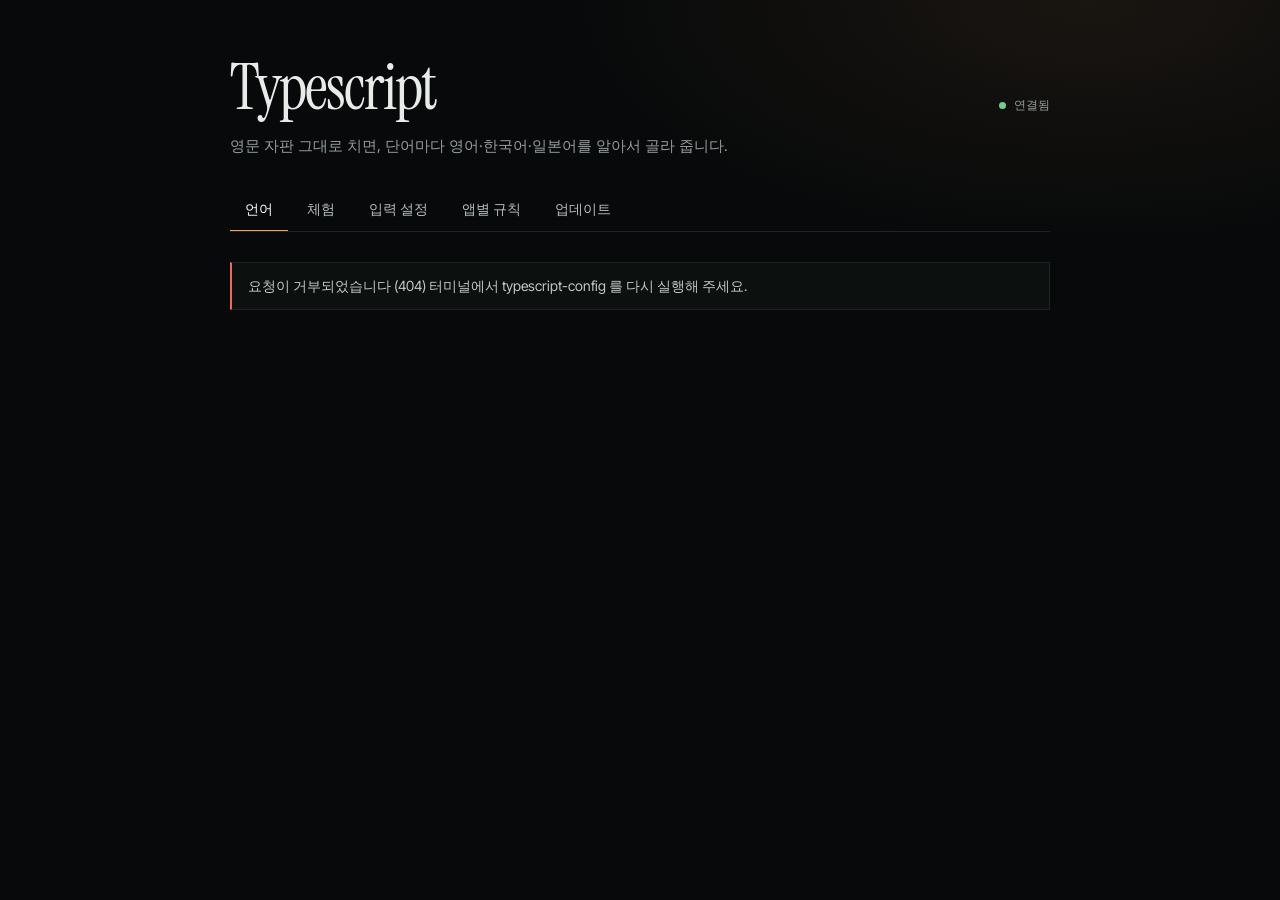
==== commit 9684fe3e: "feat(config): dashboard visual polish: Esc order strip, glyph rows, segmented order buttons, heading" ====
--- a/crates/config/src/dashboard.html
+++ b/crates/config/src/dashboard.html
@@ -21,6 +21,7 @@
 main { max-width: 860px; margin: 0 auto; padding: 56px 20px 110px; }
 header { display: flex; align-items: baseline; flex-wrap: wrap; gap: 8px 16px; margin-bottom: 30px; }
 h1 { margin: 0; font: 400 clamp(40px, 6vw, 64px) / 1 var(--serif); letter-spacing: -0.03em; }
+.tagline { order: 3; flex-basis: 100%; margin: 6px 0 0; color: var(--mute); font-size: 15px; }
 .ver { font: 12px var(--mono); color: var(--mute); }
 .link { margin-left: auto; font: 12px var(--mono); color: var(--mute); display: flex; align-items: center; gap: 8px; }
 .dot { width: 7px; height: 7px; border-radius: 50%; background: var(--ok); transition: background .3s; }
@@ -32,14 +33,29 @@
 [role=tab] { appearance: none; background: none; border: 0; border-radius: 4px 4px 0 0; color: #b4beb8; font: 500 14px var(--sans); padding: 11px 15px; min-height: 44px; white-space: nowrap; cursor: pointer; border-bottom: 2px solid transparent; margin-bottom: -1px; transition: color .15s, background .15s; }
 [role=tab]:hover { color: #fff; background: #ffffff12; }
 [role=tab][aria-selected=true] { color: #fff; border-bottom-color: var(--acc); }
-h2 { font: 500 12px var(--mono); letter-spacing: .06em; text-transform: uppercase; color: var(--mute); margin: 38px 0 14px; }
+h2 { font: 500 13px var(--sans); letter-spacing: 0; color: var(--mute); margin: 40px 0 14px; display: flex; align-items: center; gap: 12px; }
+h2::after { content: ""; flex: 1; height: 1px; background: var(--line); }
 h2:first-child { margin-top: 0; }
 .note { color: var(--mute); font-size: 14px; margin: 0 0 16px; max-width: 64ch; }
+.flow { display: flex; flex-wrap: wrap; align-items: center; gap: 10px; background: var(--panel); border: 1px solid var(--line); border-radius: 4px; padding: 16px 20px; margin-bottom: 22px; }
+.flow .arrow { color: var(--mute); }
+.flow .chipl { display: inline-flex; align-items: center; gap: 10px; border: 1px solid #ffffff22; border-radius: 999px; padding: 4px 16px 4px 6px; font-size: 14px; }
+.flow .chipl b { display: grid; place-items: center; width: 30px; height: 30px; border-radius: 50%; background: #ffffff10; font: 400 19px/1 var(--serif); }
+.flow .cap { flex-basis: 100%; font-size: 13px; color: var(--mute); margin-top: 2px; }
+.g-ko { color: var(--acc); } .g-ja { color: var(--info); } .g-en { color: var(--fg); }
+.pill { font: 500 11px var(--mono); color: var(--bg); background: var(--mute); border-radius: 3px; padding: 0 6px; margin-right: 8px; vertical-align: 2px; }
+.seg { display: inline-flex; }
+.seg .btn { border-radius: 0; } .seg .btn:first-child { border-radius: 4px 0 0 4px; } .seg .btn:last-child { border-radius: 0 4px 4px 0; margin-left: -1px; }
+.seg .btn:hover:not(:disabled) { transform: none; }
+.emptybox { border: 1px dashed #ffffff2e; border-radius: 4px; padding: 26px; text-align: center; color: var(--mute); font-size: 14px; }
+.emptybox b { display: block; color: var(--fg); font-weight: 500; font-size: 16px; margin-bottom: 4px; }
+[role=tabpanel]:not([hidden]) { animation: rise .28s ease both; }
+@keyframes rise { from { opacity: 0; transform: translateY(6px); } }
 .row { display: grid; grid-template-columns: 64px 1fr auto; gap: 18px; align-items: center; background: var(--panel); border: 1px solid var(--line); border-radius: 4px; padding: 18px 20px; margin-bottom: -1px; transition: border-color .2s, background .2s; }
 .row:hover { border-color: #ffffff33; background: #0e1514; }
 .row[aria-busy=true] { border-color: var(--acc); }
-.rank { font: 400 52px/1 var(--serif); color: var(--acc); letter-spacing: -0.03em; text-align: center; }
-.rank.off { color: #3a4541; }
+.rank { font: 400 46px/1 var(--serif); text-align: center; }
+.rank.off { opacity: .35; }
 .name { font: 500 17px var(--sans); }
 .name small { font: 11px var(--mono); color: var(--mute); margin-left: 10px; }
 .meta { color: var(--mute); font-size: 14px; }
@@ -65,7 +81,7 @@
 .setting .text { flex: 1; min-width: 0; }
 .setting .text b { display: flex; flex-wrap: wrap; align-items: center; gap: 4px 10px; font-weight: 500; font-size: 16px; }
 .setting .text span { display: block; color: var(--mute); font-size: 14px; }
-.setting .text em { display: block; font: normal 12px/1.7 var(--mono); color: #7f8984; margin-top: 4px; }
+.setting .text em { display: block; font: normal 13px/1.7 var(--sans); color: #7f8984; margin-top: 4px; }
 .tag { font: 500 10px var(--mono); letter-spacing: .04em; color: var(--acc); border: 1px solid #f4a26166; border-radius: 3px; padding: 0 6px; }
 .switch { position: relative; width: 44px; height: 26px; flex: none; }
 .switch input { position: absolute; inset: 0; opacity: 0; margin: 0; cursor: pointer; }
@@ -130,6 +146,7 @@
 <main>
   <header>
     <h1>Typescript</h1><span class="ver" id="ver"></span>
+    <p class="tagline">영문 자판 그대로 치면, 단어마다 영어·한국어·일본어를 알아서 골라 줍니다.</p>
     <span class="link" role="status"><span class="dot" id="dot"></span><span id="linktext">연결됨</span></span>
   </header>
   <div role="tablist" aria-label="설정">
@@ -213,8 +230,9 @@
   const on = position != null, working = pending === "lang-" + l.id;
   const actions = [];
   if (on) {
-    actions.push(h("button", { class: "btn", "data-f": "mv-" + l.id + "-up", disabled: busy || position === 0, "aria-label": l.name + " 위로", onclick: () => move(l.id, -1) }, "↑"));
-    actions.push(h("button", { class: "btn", "data-f": "mv-" + l.id + "-down", disabled: busy || position === state.order.length - 1, "aria-label": l.name + " 아래로", onclick: () => move(l.id, 1) }, "↓"));
+    actions.push(h("span", { class: "seg", role: "group", "aria-label": l.name + " 순서" },
+      h("button", { class: "btn", "data-f": "mv-" + l.id + "-up", disabled: busy || position === 0, "aria-label": l.name + " 위로", onclick: () => move(l.id, -1) }, "↑"),
+      h("button", { class: "btn", "data-f": "mv-" + l.id + "-down", disabled: busy || position === state.order.length - 1, "aria-label": l.name + " 아래로", onclick: () => move(l.id, 1) }, "↓")));
     actions.push(h("button", {
       class: "btn danger", "data-f": "lang-" + l.id, disabled: busy || state.order.length < 2, title: state.order.length < 2 ? "하나는 켜 두어야 합니다" : "",
       onclick: () => act(l.name + "을(를) 껐습니다", "/api/languages", { action: "remove", id: l.id }, "lang-" + l.id),
@@ -225,10 +243,10 @@
     actions.push(h("button", { class: "btn primary", "data-f": "lang-" + l.id, disabled: busy, onclick: () => act(l.name + "을(를) 받았습니다", "/api/languages", { action: "add", id: l.id }, "lang-" + l.id) }, working ? "받는 중…" : "받기 · " + mb(l.size)));
   }
   const status = on ? (l.installed ? "켜짐 · " + l.version : "팩이 없습니다") : (l.installed ? "받아 둠 · " + l.version : "받을 수 있음");
-  const needs = l.requiredBy.length ? " · " + l.requiredBy.join(", ") + "이(가) 이 데이터를 씁니다" : "";
+  const needs = l.requiredBy.length ? " · " + l.requiredBy.join(", ") + " 언어가 이 데이터를 함께 씁니다" : "";
   return h("div", { class: "row", "aria-busy": working },
-    h("div", { class: "rank" + (on ? "" : " off"), "aria-hidden": "true" }, on ? position + 1 : GLYPH[l.id] || "·"),
-    h("div", {}, h("div", { class: "name" }, l.name, h("small", {}, l.id)), h("div", { class: "meta" }, (on ? position + 1 + "번째 · " : "") + status + needs)),
+    h("div", { class: "rank g-" + l.id + (on ? "" : " off"), "aria-hidden": "true" }, GLYPH[l.id] || "·"),
+    h("div", {}, h("div", { class: "name" }, on ? h("span", { class: "pill" }, "#" + (position + 1)) : null, l.name, h("small", {}, l.id)), h("div", { class: "meta" }, status + needs)),
     h("div", { class: "actions" }, actions));
 }
 
@@ -236,13 +254,19 @@
   const p = $("p-lang"); p.replaceChildren();
   if (state.catalogError) p.append(h("div", { class: "banner bad", role: "alert" }, "릴리스 목록을 불러오지 못해서 설치된 언어만 보입니다. " + state.catalogError));
   for (const why of state.problems) p.append(h("div", { class: "banner bad", role: "alert" }, "쓸 수 없는 팩: " + why));
-  p.append(h("h2", {}, "켜진 언어 · Esc 순서"));
-  p.append(h("p", { class: "note" }, "단어에서 Esc를 누르면 이 순서대로 읽기가 바뀝니다. 하나는 켜 두어야 합니다. ‘체험’ 탭에서 바로 쳐 볼 수 있습니다."));
   const byId = Object.fromEntries(state.languages.map((l) => [l.id, l]));
+  const flow = h("div", { class: "flow", "aria-label": "Esc 순서" });
+  state.order.forEach((id, i) => {
+    if (i) flow.append(h("span", { class: "arrow", "aria-hidden": "true" }, "→"));
+    flow.append(h("span", { class: "chipl" }, h("b", { class: "g-" + id }, GLYPH[id] || "·"), langName(id)));
+  });
+  flow.append(h("span", { class: "cap" }, "단어에서 Esc를 누를 때마다 이 순서로 읽기가 바뀝니다. 하나는 켜 두어야 합니다. ‘체험’ 탭에서 바로 쳐 볼 수 있습니다."));
+  p.append(flow);
+  p.append(h("h2", {}, "켜진 언어"));
   state.order.forEach((id, i) => { if (byId[id]) p.append(langRow(byId[id], i)); });
   const rest = state.languages.filter((l) => !state.order.includes(l.id));
   p.append(h("h2", {}, "더 쓸 수 있는 언어"));
-  if (!rest.length) p.append(h("div", { class: "empty" }, "모두 켜져 있습니다."));
+  if (!rest.length) p.append(h("div", { class: "emptybox" }, h("b", {}, "받을 수 있는 언어를 모두 켰습니다"), "새 언어는 릴리스에 올라오면 여기에 나타납니다. 업데이트 탭에서 확인해 보세요."));
   rest.forEach((l) => p.append(langRow(l, null)));
 }
 
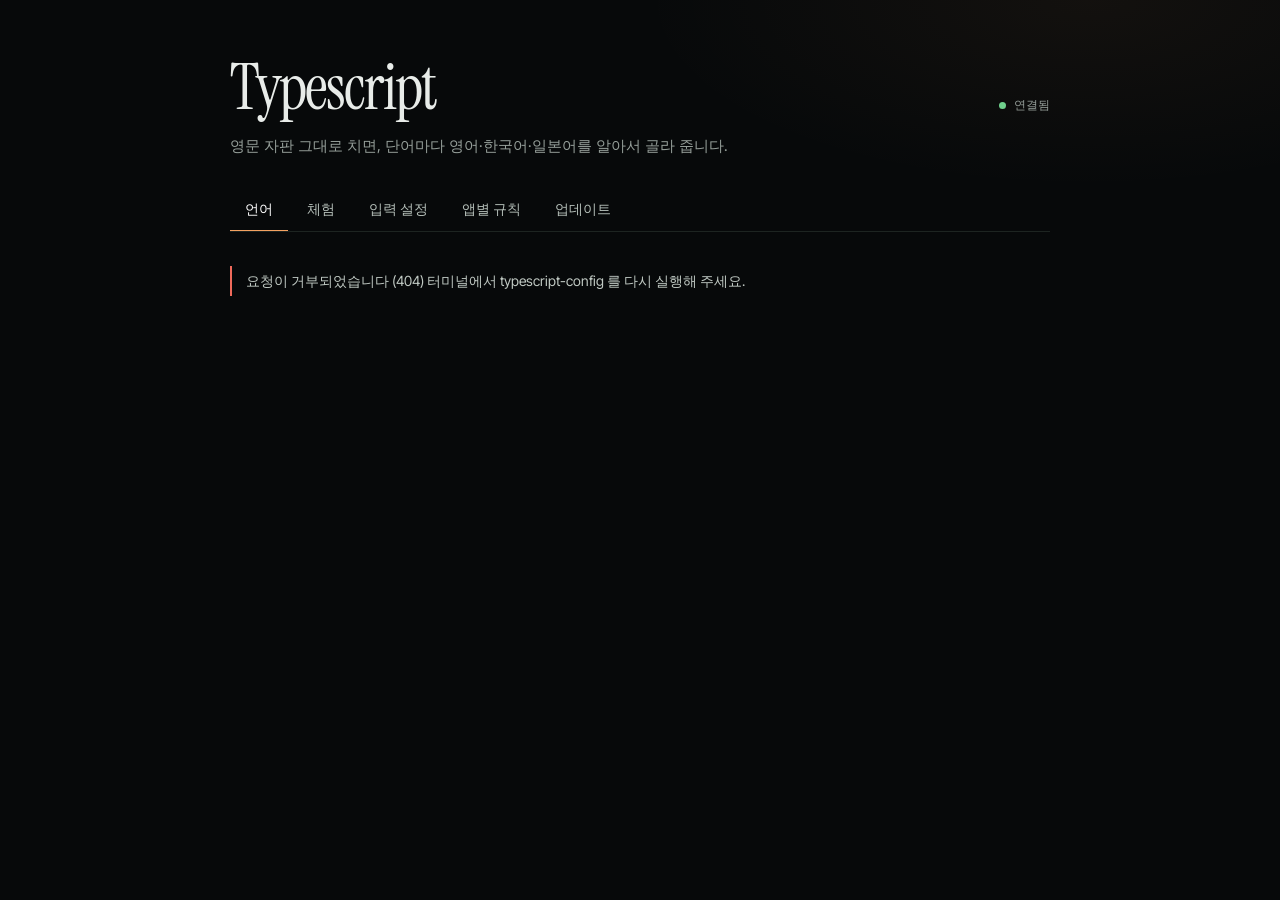
==== commit 966ef862: "feat(config): custom dropdowns, minimal flat styling, hidden scrollbars, apps tab with running-app l" ====
--- a/crates/config/src/dashboard.html
+++ b/crates/config/src/dashboard.html
@@ -15,7 +15,8 @@
   --sans: "Inter Tight", system-ui, -apple-system, "Segoe UI", "Malgun Gothic", sans-serif;
   --serif: "Instrument Serif", "Times New Roman", serif;
 }
-*, *::before, *::after { box-sizing: border-box; }
+*, *::before, *::after { box-sizing: border-box; scrollbar-width: none; }
+::-webkit-scrollbar { display: none; }
 html { background: var(--bg); color: var(--fg); font: 16px/1.6 var(--sans); -webkit-font-smoothing: antialiased; }
 body { margin: 0; min-height: 100vh; background: radial-gradient(60% 40% at 85% 0, #f4a26114, transparent 70%); }
 main { max-width: 860px; margin: 0 auto; padding: 56px 20px 110px; }
@@ -116,7 +117,33 @@
 .fields { display: grid; grid-template-columns: repeat(auto-fill, minmax(170px, 1fr)); gap: 12px 16px; }
 .field { display: grid; gap: 4px; font-size: 12px; color: var(--mute); }
 .field select { width: 100%; color: var(--fg); font-size: 14px; }
+.dd { position: relative; display: inline-block; min-width: 150px; }
+.field .dd { display: block; }
+.dd-btn { width: 100%; display: flex; align-items: center; justify-content: space-between; gap: 12px; font: 14px var(--sans); color: var(--fg); text-align: left; background: #080b0a; border: 1px solid #ffffff26; border-radius: 4px; padding: 9px 12px; min-height: 40px; cursor: pointer; transition: border-color .15s, background .15s; }
+.dd-btn:hover:not(:disabled) { border-color: #ffffff55; background: #0b100f; }
+.dd-btn[aria-expanded=true] { border-color: var(--acc); }
+.dd-caret { width: 7px; height: 7px; flex: none; border: solid var(--mute); border-width: 0 1.5px 1.5px 0; transform: translateY(-2px) rotate(45deg); transition: transform .18s; }
+.dd-btn[aria-expanded=true] .dd-caret { transform: translateY(2px) rotate(225deg); border-color: var(--acc); }
+.dd-menu { position: absolute; z-index: 30; left: 0; min-width: 100%; top: calc(100% + 6px); margin: 0; padding: 4px; list-style: none; max-height: 268px; overflow: auto; background: #0e1514; border: 1px solid #ffffff2e; border-radius: 6px; box-shadow: 0 16px 40px #000c; animation: pop .14s ease both; }
+.dd-menu.right { left: auto; right: 0; }
+.dd-menu.up { top: auto; bottom: calc(100% + 6px); }
+@keyframes pop { from { opacity: 0; transform: translateY(-4px); } }
+.dd-menu[hidden] { display: none; }
+.dd-opt { display: flex; align-items: center; justify-content: space-between; gap: 18px; padding: 9px 10px; border-radius: 4px; font-size: 14px; white-space: nowrap; cursor: pointer; }
+.dd-opt.active { background: #ffffff14; }
+.dd-opt[aria-selected=true] { color: var(--acc); }
+.dd-opt[aria-selected=true]::after { content: ""; width: 5px; height: 9px; flex: none; border: solid var(--acc); border-width: 0 2px 2px 0; transform: rotate(45deg) translate(-1px, -1px); }
 .add { margin-top: 22px; }
+.bar { display: flex; flex-wrap: wrap; gap: 8px; margin-bottom: 12px; }
+.bar input { flex: 1 1 220px; }
+.pager { display: flex; align-items: center; justify-content: center; gap: 14px; margin-top: 14px; font: 12px var(--mono); color: var(--mute); }
+.procs { display: grid; grid-template-columns: repeat(auto-fill, minmax(250px, 1fr)); gap: 8px; }
+.proc { display: flex; align-items: center; justify-content: space-between; gap: 10px; background: var(--panel); border: 1px solid var(--line); border-radius: 4px; padding: 8px 8px 8px 14px; transition: border-color .2s; }
+.proc:hover { border-color: #ffffff33; }
+.proc code { font: 13px var(--mono); overflow: hidden; text-overflow: ellipsis; white-space: nowrap; }
+.proc .dd { min-width: 128px; flex: none; }
+.proc .dd-btn { min-height: 34px; padding: 5px 10px; font-size: 13px; }
+#p-apps.dropping { outline: 2px dashed var(--acc); outline-offset: 10px; }
 .add .pair { display: flex; flex-wrap: wrap; gap: 8px; margin-top: 8px; }
 .add input { flex: 1 1 240px; }
 .skeleton { height: 76px; border: 1px solid var(--line); background: linear-gradient(100deg, var(--panel) 30%, #121a18 50%, var(--panel) 70%) 0 0 / 200% 100%; margin-bottom: -1px; animation: shine 1.4s linear infinite; }
@@ -139,6 +166,66 @@
   .switch input:checked + i::after { background: Highlight; }
   [role=tab][aria-selected=true] { border-bottom-color: Highlight; }
 }
+/* minimal, seamless: no boxes, only hairlines */
+body { background: radial-gradient(50% 30% at 85% 0, #f4a2610d, transparent 70%); }
+.card, .row, .app, .proc, .flow, .banner, .skeleton { background: transparent; border: 0; border-radius: 0; }
+.card { padding: 0; } .card.pad { padding: 6px 0; }
+.row { border-top: 1px solid var(--line); margin: 0; padding: 20px 4px; }
+.row:last-of-type { border-bottom: 1px solid var(--line); }
+.row:hover { background: #ffffff05; border-color: var(--line); }
+.row[aria-busy=true] { border-color: var(--line); background: #f4a2610a; }
+.apps { gap: 0; }
+.app { border-top: 1px solid var(--line); padding: 22px 0; }
+.procs { gap: 0 28px; }
+.proc { border-bottom: 1px solid var(--line); padding: 8px 0; }
+.proc:hover { border-color: var(--line); }
+.flow { padding: 0 0 22px; border-bottom: 1px solid var(--line); margin-bottom: 4px; }
+.flow .chipl { border-color: #ffffff1a; }
+.banner { border-left: 2px solid var(--acc); padding: 4px 0 4px 14px; }
+.banner.bad { border-left-color: var(--bad); }
+.emptybox { border: 0; padding: 18px 0; text-align: left; }
+.skeleton { border-top: 1px solid var(--line); }
+.setting { padding: 20px 0; }
+button.btn { background: transparent; border-color: #ffffff1c; }
+button.btn:hover:not(:disabled) { background: #ffffff0d; transform: none; }
+button.btn.primary { background: #fff; border-color: #fff; }
+button.btn.primary:hover:not(:disabled) { background: #dfe5e1; }
+select, input[type=text], textarea, .dd-btn { background: transparent; border-color: #ffffff1c; }
+.dd-btn:hover:not(:disabled) { background: #ffffff08; }
+.sum span { background: none; border: 1px solid #ffffff1a; }
+[role=tablist] { margin-bottom: 34px; }
+@media (max-width: 600px) { .row { padding: 16px 0; } }
+/* 체험 */
+.try .cap { display: block; font: 12px var(--mono); color: var(--mute); margin-bottom: 6px; }
+.try-in { display: block; width: 100%; font: 400 clamp(22px, 3.6vw, 32px)/1.4 var(--mono); color: var(--fg); background: transparent; border: 0; border-bottom: 1px solid #ffffff24; border-radius: 0; padding: 6px 0 14px; min-height: 0; resize: none; caret-color: var(--acc); transition: border-color .2s; }
+.try-in:hover { border-color: #ffffff24; }
+.try-in:focus { outline: none; border-bottom: 1px solid var(--acc); box-shadow: 0 1px 0 var(--acc); }
+.try-in::placeholder { color: #2c3633; }
+.try-samples { display: flex; flex-wrap: wrap; align-items: center; gap: 4px 18px; margin-top: 14px; font: 12px var(--mono); color: var(--mute); }
+.linkbtn { appearance: none; background: none; border: 0; padding: 4px 0; font: 12px var(--mono); color: #b4beb8; cursor: pointer; border-bottom: 1px solid #ffffff22; transition: color .15s, border-color .15s; }
+.linkbtn:hover { color: var(--acc); border-color: var(--acc); }
+.try-rule { display: flex; align-items: center; gap: 14px; margin: 44px 0 26px; font: 12px var(--mono); color: var(--mute); }
+.try-rule::before, .try-rule::after { content: ""; flex: 1; height: 1px; background: var(--line); }
+.units { display: flex; flex-wrap: wrap; align-items: flex-start; gap: 22px 28px; min-height: 96px; }
+.unit { display: grid; gap: 6px; justify-items: start; animation: rise .22s ease both; }
+.u-out { font: 400 clamp(30px, 5vw, 44px)/1.1 var(--serif); letter-spacing: -0.01em; overflow-wrap: anywhere; }
+.u-meta { font: 11px var(--mono); color: var(--mute); white-space: pre; }
+.u-bar { display: block; width: 100%; min-width: 36px; height: 2px; background: #ffffff12; border-radius: 2px; overflow: hidden; }
+.u-bar i { display: block; height: 100%; background: var(--mute); }
+.unit.l-ko .u-bar i, .unit.l-ko .u-meta { color: var(--acc); background-color: var(--acc); }
+.unit.l-ja .u-bar i { background: var(--info); } .unit.l-ja .u-meta { color: var(--info); }
+.unit.l-en .u-bar i { background: #ffffff55; }
+.unit.l-ko .u-meta, .unit.l-ja .u-meta { background: none; }
+.unit.kept .u-out { opacity: .75; }
+.unit.kept .u-bar { background: none; border-top: 2px dotted #ffffff40; height: 0; }
+.unit.kept .u-bar i { display: none; }
+.sep { font: 400 clamp(30px, 5vw, 44px)/1.1 var(--serif); color: var(--mute); }
+.br { flex-basis: 100%; height: 0; }
+.idle { color: #3a4541; font: 15px var(--sans); }
+.try-foot { display: flex; align-items: center; gap: 12px; margin-top: 34px; }
+.try-foot .grow { flex: 1; }
+.try-foot .dd-btn { border-color: transparent; padding-left: 0; color: var(--mute); }
+.try-foot .dd { min-width: 0; }
 </style>
 </head>
 <body>
@@ -226,6 +313,60 @@
 const mb = (n) => (n / 1048576).toFixed(1) + " MB";
 const langName = (id) => (state && state.languages.find((l) => l.id === id) || {}).name || (id === "mixed" ? "혼합" : id);
 
+// A dropdown that looks like the rest of the page. `.value` is the chosen option's value;
+// `onchange(value)` runs only when another option is chosen. Keys: Up Down Home End, Enter/Space, Esc.
+let openDd = null, ddCount = 0;
+function closeDd(refocus) {
+  if (!openDd) return;
+  openDd.menu.hidden = true; openDd.btn.setAttribute("aria-expanded", "false"); openDd.btn.removeAttribute("aria-activedescendant");
+  if (refocus) openDd.btn.focus();
+  openDd = null;
+}
+document.addEventListener("pointerdown", (e) => { if (openDd && !openDd.root.contains(e.target)) closeDd(false); });
+function dd({ value, options, label, onchange, key, disabled, title }) {
+  const id = "dd" + ++ddCount;
+  let cur = Math.max(0, options.findIndex((o) => String(o[0]) === String(value))), active = cur;
+  const val = h("span", {}, options[cur][1]);
+  const btn = h("button", { type: "button", class: "dd-btn", "aria-haspopup": "listbox", "aria-expanded": "false", "aria-label": label + ": " + options[cur][1], "data-f": key, disabled, title }, val, h("i", { class: "dd-caret", "aria-hidden": "true" }));
+  const items = options.map((o, i) => h("li", { role: "option", id: id + "-" + i, class: "dd-opt", "aria-selected": i === cur,
+    onpointermove: () => mark(i), onclick: () => choose(i) }, o[1]));
+  const menu = h("ul", { class: "dd-menu", role: "listbox", "aria-label": label, hidden: true }, items);
+  const root = h("div", { class: "dd" }, btn, menu);
+  Object.defineProperty(root, "value", { get: () => options[cur][0] });
+  const self = { root, btn, menu };
+  function mark(i) {
+    active = Math.max(0, Math.min(options.length - 1, i));
+    items.forEach((el, k) => el.classList.toggle("active", k === active));
+    btn.setAttribute("aria-activedescendant", id + "-" + active);
+    items[active].scrollIntoView({ block: "nearest" });
+  }
+  function open() {
+    closeDd(false);
+    menu.hidden = false; menu.classList.remove("up", "right");
+    const r = btn.getBoundingClientRect();
+    if (r.left + menu.offsetWidth > document.querySelector("main").getBoundingClientRect().right) menu.classList.add("right");
+    if (r.bottom + menu.offsetHeight + 12 > innerHeight && r.top > menu.offsetHeight + 12) menu.classList.add("up");
+    btn.setAttribute("aria-expanded", "true"); openDd = self; mark(cur);
+  }
+  function choose(i) {
+    const changed = i !== cur;
+    if (changed) { cur = i; val.textContent = options[i][1]; items.forEach((el, k) => el.setAttribute("aria-selected", k === i)); btn.setAttribute("aria-label", label + ": " + options[i][1]); }
+    closeDd(true);
+    if (changed && onchange) onchange(options[i][0]);
+  }
+  btn.addEventListener("click", () => (openDd === self ? closeDd(false) : open()));
+  btn.addEventListener("keydown", (e) => {
+    const isOpen = openDd === self;
+    if (e.key === "ArrowDown" || e.key === "ArrowUp") { e.preventDefault(); if (!isOpen) open(); else mark(active + (e.key === "ArrowDown" ? 1 : -1)); }
+    else if (e.key === "Home" && isOpen) { e.preventDefault(); mark(0); }
+    else if (e.key === "End" && isOpen) { e.preventDefault(); mark(options.length - 1); }
+    else if ((e.key === "Enter" || e.key === " ") && isOpen) { e.preventDefault(); choose(active); }
+    else if (e.key === "Escape" && isOpen) { e.preventDefault(); e.stopPropagation(); closeDd(true); }
+    else if (e.key === "Tab" && isOpen) closeDd(false);
+  });
+  return root;
+}
+
 function langRow(l, position) {
   const on = position != null, working = pending === "lang-" + l.id;
   const actions = [];
@@ -288,8 +429,7 @@
 function setting(key, title, desc, example) {
   const v = state.settings[key], changed = v !== state.defaults[key];
   const control = key === "pauseKey"
-    ? h("select", { "data-f": key, "aria-label": title, onchange: (e) => act("저장했습니다", "/api/settings", { pauseKey: e.target.value }, key) },
-        h("option", { value: "hangul", selected: v === "hangul" }, "한/영 키"), h("option", { value: "off", selected: v === "off" }, "사용 안 함"))
+    ? dd({ key, label: title, value: v, options: [["hangul", "한/영 키"], ["off", "사용 안 함"]], onchange: (val) => act("저장했습니다", "/api/settings", { pauseKey: val }, key) })
     : h("label", { class: "switch" },
         h("input", { type: "checkbox", "data-f": key, checked: v, "aria-label": title, onchange: (e) => act("저장했습니다", "/api/settings", { [key]: e.target.checked }, key) }), h("i"));
   const reset = changed ? h("button", { class: "btn quiet", "data-f": key + "-reset", disabled: busy, "aria-label": title + " 기본값으로", onclick: () => act("기본값으로 되돌렸습니다", "/api/settings", { [key]: state.defaults[key] }, key) }, "기본값으로") : null;
@@ -337,18 +477,20 @@
     for (const k of Object.keys(r)) if (r[k] === undefined) delete r[k];
     next[exe] = r; saveApps(next, key);
   };
-  const sel = (key, label, hint) => h("label", { class: "field" }, label,
-    h("select", { "data-f": "app-" + exe + "-" + key, disabled: busy, title: hint || "", onchange: (e) => edit({ [key]: triVal(e.target.value) }, "app-" + exe + "-" + key) },
-      TRI.map(([v, t]) => h("option", { value: v, selected: tri(rule[key]) === v }, t))));
+  const sel = (key, label, hint) => h("div", { class: "field" }, h("span", {}, label),
+    dd({ key: "app-" + exe + "-" + key, label: exe + " " + label, disabled: busy, title: hint, value: tri(rule[key]), options: TRI,
+      onchange: (v) => edit({ [key]: triVal(v) }, "app-" + exe + "-" + key) }));
   const th = rule.conversionThreshold;
-  const thSel = h("label", { class: "field" }, "변환 기준",
-    h("select", { "data-f": "app-" + exe + "-th", disabled: busy, title: "높을수록 확실할 때만 바꿉니다", onchange: (e) => edit({ conversionThreshold: e.target.value === "" ? undefined : Number(e.target.value) }, "app-" + exe + "-th") },
-      h("option", { value: "", selected: th === undefined }, "기본 0.5"), h("option", { value: "0.97", selected: th === 0.97 }, "엄격 0.97"),
-      th !== undefined && th !== 0.97 ? h("option", { value: String(th), selected: true }, "직접 " + th) : null));
+  const thOpts = [["", "기본 0.5"], ["0.97", "엄격 0.97"]];
+  if (th !== undefined && th !== 0.97) thOpts.push([String(th), "직접 " + th]);
+  const thSel = h("div", { class: "field" }, h("span", {}, "변환 기준"),
+    dd({ key: "app-" + exe + "-th", label: exe + " 변환 기준", disabled: busy, title: "높을수록 확실할 때만 바꿉니다", value: th === undefined ? "" : String(th), options: thOpts,
+      onchange: (v) => edit({ conversionThreshold: v === "" ? undefined : Number(v) }, "app-" + exe + "-th") }));
   const sum = summary(rule);
   const star = exe === "*";
-  const presetSel = h("select", { "aria-label": exe + " 프리셋 적용", disabled: busy, onchange: (e) => { const p = PRESETS[e.target.value]; e.target.value = ""; if (p) edit(p[1], "app-" + exe + "-th"); } },
-    h("option", { value: "" }, "프리셋 적용…"), PRESETS.map((p, i) => h("option", { value: i }, p[0])));
+  const presetSel = dd({ key: "app-" + exe + "-preset", label: exe + " 프리셋 적용", disabled: busy, value: "",
+    options: [["", "프리셋 적용…"], ...PRESETS.map((x, i) => [String(i), x[0]])],
+    onchange: (v) => { if (v !== "") edit(PRESETS[v][1], "app-" + exe + "-th"); } });
   return h("article", { class: "app", "aria-label": star ? "모든 앱" : exe },
     h("h3", {}, star ? "모든 앱 (*)" : exe, h("span", { class: "grow" }), presetSel,
       star ? null : h("button", { class: "btn danger", disabled: busy, "aria-label": exe + " 삭제", onclick: () => { const n = { ...state.apps }; delete n[exe]; saveApps(n); } }, "삭제")),
@@ -356,33 +498,84 @@
     h("div", { class: "fields" }, sel("enabled", "사용"), thSel, sel("escapeToApp", "Esc는 앱에게"), sel("useSystemIme", "시스템 IME"), sel("fullWidth", "일본어 전각")));
 }
 
-let runningApps = null;
+let runningApps = null, loadingApps = false, appFilter = "", appPage = 0;
+const PAGE_SIZE = 12;
+const blankRule = "blank";
 async function loadRunning() {
-  if (runningApps) return;
-  try { runningApps = (await api("/api/processes")).apps; } catch (e) { runningApps = []; }
-  const list = $("running"); if (list) list.replaceChildren(...runningApps.filter((a) => !state.apps[a]).map((a) => h("option", { value: a })));
+  if (loadingApps) return;
+  loadingApps = true; if (state) renderApps();
+  try { runningApps = (await api("/api/processes")).apps; } catch (e) { runningApps = []; toast(e.message, true); }
+  loadingApps = false; if (state) renderApps();
+}
+
+function addApp(name, rule, quiet) {
+  const n = name.trim().toLowerCase();
+  if (!n) return;
+  if (!/^[^\\/:*?"<>|]+$/.test(n)) { toast("파일 이름만 적어 주세요 (경로 없이)", true); return; }
+  if (state.apps[n]) { if (!quiet) toast("이미 있는 앱입니다", true); return; }
+  saveApps({ ...state.apps, [n]: rule }, "app-" + n + "-th");
+}
+
+function procList() {
+  const box = h("div", {});
+  const q = appFilter.trim().toLowerCase();
+  const all = (runningApps || []).filter((a) => !state.apps[a] && a.includes(q));
+  const pages = Math.max(1, Math.ceil(all.length / PAGE_SIZE));
+  appPage = Math.min(appPage, pages - 1);
+  const rows = all.slice(appPage * PAGE_SIZE, (appPage + 1) * PAGE_SIZE);
+  const grid = h("div", { class: "procs" });
+  if (loadingApps && !runningApps) grid.replaceChildren(h("div", { class: "skeleton" }), h("div", { class: "skeleton" }));
+  else if (!all.length) grid.replaceChildren(h("div", { class: "emptybox", style: "grid-column:1/-1" }, h("b", {}, q ? "찾는 앱이 없습니다" : "규칙을 추가할 앱이 없습니다"), q ? "다른 이름으로 찾거나, 아래에서 파일 이름을 직접 적어 주세요." : "열려 있는 프로그램이 여기에 나옵니다."));
+  else grid.replaceChildren(...rows.map((a) => h("div", { class: "proc" }, h("code", { title: a }, a),
+    dd({ key: "proc-" + a, label: a + " 규칙 추가", disabled: busy, value: "",
+      options: [["", "규칙 추가…"], [blankRule, "기본 규칙으로"], ...PRESETS.map((x, i) => [String(i), x[0]])],
+      onchange: (v) => addApp(a, v === blankRule ? {} : { ...PRESETS[v][1] }) }))));
+  box.append(grid);
+  if (pages > 1) {
+    const go = (d) => { appPage += d; box.replaceWith(procList()); };
+    box.append(h("div", { class: "pager" },
+      h("button", { class: "btn quiet", disabled: appPage === 0, "aria-label": "이전 페이지", onclick: () => go(-1) }, "←"),
+      h("span", { role: "status" }, (appPage + 1) + " / " + pages + " · " + all.length + "개"),
+      h("button", { class: "btn quiet", disabled: appPage === pages - 1, "aria-label": "다음 페이지", onclick: () => go(1) }, "→")));
+  }
+  return box;
 }
 
 function renderApps() {
   const p = $("p-apps"); p.replaceChildren();
   p.append(h("p", { class: "note" }, "앱 실행 파일 이름(대소문자 무시)마다 규칙을 정합니다. ‘기본’은 ‘모든 앱’ 항목을 따릅니다. 터미널은 변환 기준을 엄격하게, 게임은 끄는 식으로 씁니다."));
-  const input = h("input", { type: "text", id: "newapp", list: "running", placeholder: "예: windowsterminal.exe", "aria-label": "앱 실행 파일 이름", autocomplete: "off", onfocus: loadRunning });
-  const preset = h("select", { "aria-label": "처음 적용할 프리셋" }, h("option", { value: "" }, "프리셋 없음"), PRESETS.map((x, i) => h("option", { value: i }, x[0])));
-  const add = () => {
-    const n = input.value.trim().toLowerCase();
-    if (!n) return;
-    if (!/^[^\\/:*?"<>|]+$/.test(n)) { toast("파일 이름만 적어 주세요 (경로 없이)", true); return; }
-    if (state.apps[n]) { toast("이미 있는 앱입니다", true); return; }
-    saveApps({ ...state.apps, [n]: preset.value === "" ? {} : { ...PRESETS[preset.value][1] } }, "app-" + n + "-th");
-  };
-  input.addEventListener("keydown", (e) => { if (e.key === "Enter") add(); });
   const exes = ["*", ...Object.keys(state.apps).filter((k) => k !== "*").sort()];
   p.append(h("div", { class: "apps" }, exes.map((e) => appCard(e, state.apps[e] || {}))));
-  const list = h("datalist", { id: "running" }, (runningApps || []).filter((a) => !state.apps[a]).map((a) => h("option", { value: a })));
-  p.append(h("div", { class: "card pad add" }, h("b", {}, "앱 추가"),
-    h("div", { class: "note", style: "margin:4px 0 0" }, "칸을 누르면 지금 실행 중인 프로그램이 제안됩니다."),
-    h("div", { class: "pair" }, input, preset, h("button", { class: "btn primary", disabled: busy, onclick: add }, "추가")), list));
-}
+
+  p.append(h("h2", {}, "실행 중인 앱"));
+  const list = h("div", {});
+  const filter = h("input", { type: "text", "data-f": "app-filter", placeholder: "앱 이름으로 찾기", "aria-label": "실행 중인 앱 찾기", autocomplete: "off", value: appFilter,
+    oninput: (e) => { appFilter = e.target.value; appPage = 0; list.replaceChildren(procList()); } });
+  p.append(h("div", { class: "bar" }, filter,
+    h("button", { class: "btn", disabled: loadingApps, onclick: loadRunning }, loadingApps ? "불러오는 중…" : "새로고침")), list);
+  list.append(procList());
+
+  p.append(h("h2", {}, "직접 추가"));
+  const input = h("input", { type: "text", placeholder: "예: windowsterminal.exe", "aria-label": "앱 실행 파일 이름", autocomplete: "off" });
+  const preset = dd({ label: "처음 적용할 프리셋", value: "", options: [["", "프리셋 없음"], ...PRESETS.map((x, i) => [String(i), x[0]])] });
+  const add = () => addApp(input.value, preset.value === "" ? {} : { ...PRESETS[preset.value][1] });
+  input.addEventListener("keydown", (e) => { if (e.key === "Enter") add(); });
+  p.append(h("div", { class: "card pad" },
+    h("div", { class: "note", style: "margin:0 0 10px" }, "목록에 없으면 파일 이름을 적거나, .exe 파일을 이 화면으로 끌어다 놓으세요."),
+    h("div", { class: "pair", style: "display:flex;flex-wrap:wrap;gap:8px" }, input, preset, h("button", { class: "btn primary", disabled: busy, onclick: add }, "추가"))));
+}
+
+const appsPanel = () => $("p-apps");
+["dragenter", "dragover"].forEach((t) => document.addEventListener(t, (e) => { if (!appsPanel().hidden && e.dataTransfer && [...e.dataTransfer.types].includes("Files")) { e.preventDefault(); appsPanel().classList.add("dropping"); } }));
+document.addEventListener("dragleave", (e) => { if (!e.relatedTarget) appsPanel().classList.remove("dropping"); });
+document.addEventListener("drop", (e) => {
+  appsPanel().classList.remove("dropping");
+  if (appsPanel().hidden || !state) return;
+  e.preventDefault();
+  const names = [...(e.dataTransfer ? e.dataTransfer.files : [])].map((f) => f.name).filter((n) => n.toLowerCase().endsWith(".exe"));
+  if (!names.length) { toast(".exe 파일을 끌어다 놓아 주세요", true); return; }
+  addApp(names[0], {});
+});
 
 function renderUpdate() {
   const p = $("p-upd"); p.replaceChildren();
@@ -424,37 +617,43 @@
 
 function scheduleTry() { clearTimeout(tryState.timer); tryState.timer = setTimeout(runTry, 180); }
 
+let lastOut = "";
 async function runTry() {
-  const out = $("try-out"), list = $("try-words");
-  if (!out) return;
+  const units = $("try-units");
+  if (!units) return;
   const mine = ++tryState.seq;
-  if (!tryState.text.trim()) { out.replaceChildren(h("span", { class: "meta" }, "위에 영문 자판으로 쳐 보세요.")); list.replaceChildren(); return; }
+  if (!tryState.text.trim()) { lastOut = ""; units.replaceChildren(h("span", { class: "idle" }, "여기에 읽힌 결과가 나타납니다")); $("try-copy").disabled = true; return; }
   let r;
   try { r = await api("/api/try", { text: tryState.text, ...(threshold() !== undefined ? { threshold: threshold() } : {}) }); }
-  catch (e) { if (mine === tryState.seq) out.replaceChildren(h("span", { class: "meta", role: "alert" }, e.message)); return; }
+  catch (e) { if (mine === tryState.seq) units.replaceChildren(h("span", { class: "idle", role: "alert" }, e.message)); return; }
   if (mine !== tryState.seq) return; // a newer keystroke is already on its way
-  const words = r.segments.filter((s) => s.keys);
-  out.replaceChildren(...r.segments.map((s) => s.keys
-    ? h("span", { class: "w l-" + s.lang + (s.kept ? " kept" : ""), title: s.keys + (s.kept ? " — 확신이 부족해 그대로 둠" : "") }, s.out)
-    : document.createTextNode(s.text)));
-  list.replaceChildren(...words.map((s) => h("div", { class: "wr" },
-    h("span", { class: "k" }, s.keys),
-    h("span", {}, "→ " + s.out + (s.kept ? " (그대로 둠)" : "")),
-    h("span", { class: "conf" }, langName(s.lang) + " · " + Math.round(s.confidence * 100) + "%"))));
+  lastOut = r.segments.map((x) => (x.keys ? x.out : x.text)).join("");
+  $("try-copy").disabled = false;
+  units.replaceChildren(...r.segments.flatMap((x) => {
+    if (x.keys) {
+      return [h("div", { class: "unit l-" + x.lang + (x.kept ? " kept" : ""), title: x.kept ? "확신이 부족해 그대로 둠" : x.why },
+        h("span", { class: "u-out" }, x.out),
+        h("span", { class: "u-meta" }, x.keys + "  " + (GLYPH[x.lang] || x.lang) + " " + Math.round(x.confidence * 100)),
+        h("span", { class: "u-bar" }, h("i", { style: "width:" + Math.round(x.confidence * 100) + "%" })))];
+    }
+    if (x.text.includes(String.fromCharCode(10))) return [h("div", { class: "br" })];
+    return x.text.trim() ? [h("span", { class: "sep" }, x.text.trim())] : [];
+  }));
 }
 
 function buildTry() {
   const p = $("p-try");
-  const area = h("textarea", { id: "try-in", rows: 3, spellcheck: "false", autocomplete: "off", "aria-label": "영문 자판으로 친 글", placeholder: "예: dkssudgktpdy hello world",
+  const area = h("textarea", { id: "try-in", class: "try-in", rows: 2, spellcheck: "false", autocomplete: "off", "aria-label": "영문 자판으로 친 글", placeholder: "dkssudgktpdy hello world",
     oninput: (e) => { tryState.text = e.target.value; scheduleTry(); } });
-  const app = h("select", { id: "try-app", "aria-label": "적용할 앱 규칙", onchange: (e) => { tryState.app = e.target.value; scheduleTry(); } });
-  const chips = h("div", { class: "chips", id: "try-chips" });
-  p.append(h("p", { class: "note" }, "한/영 전환 없이 영문 자판 그대로 쳐 보세요. 입력기가 단어마다 어느 언어로 읽는지 그대로 보여 줍니다. 아무 곳에도 저장되지 않습니다."),
-    h("div", { class: "card pad" }, h("label", { for: "try-in", class: "field" }, "입력"), area, chips,
-      h("div", { class: "add", style: "margin-top:14px" }, h("label", { class: "field", style: "max-width:260px" }, "앱 규칙 적용", app))),
-    h("h2", {}, "결과"),
-    h("div", { class: "card pad" }, h("div", { class: "out", id: "try-out", "aria-live": "polite" }), h("div", { class: "legend", id: "try-legend" }), h("div", { class: "words", id: "try-words" })),
-    h("p", { class: "note", style: "margin-top:16px" }, "실제 입력에서는 앞 단어와 기록한 단어, Esc·Tab 같은 키도 영향을 줍니다. 여기서는 단어 읽기만 보여 줍니다."));
+  p.append(h("div", { class: "try" },
+    h("label", { class: "cap", for: "try-in" }, "영문 자판으로 그냥 치세요"), area,
+    h("div", { class: "try-samples", id: "try-chips" }),
+    h("div", { class: "try-rule", "aria-hidden": "true" }, h("span", {}, "읽힌 결과")),
+    h("div", { class: "units", id: "try-units", "aria-live": "polite" }),
+    h("div", { class: "try-foot" },
+      h("span", { id: "try-app" }), h("span", { class: "grow" }),
+      h("button", { class: "btn quiet", id: "try-copy", disabled: true, onclick: async () => { try { await navigator.clipboard.writeText(lastOut); toast("복사했습니다"); } catch (e) { toast("복사하지 못했습니다", true); } } }, "결과 복사")),
+    h("p", { class: "note", style: "margin-top:26px" }, "단어마다 읽은 언어와 확신도(%)를 보여 줍니다. 점선은 확신이 부족해 그대로 둔 단어입니다. 실제 입력에서는 앞 단어와 기록한 단어도 영향을 줍니다.")));
 }
 
 function updateTry() {
@@ -462,21 +661,39 @@
   if (!app) return;
   const names = ["*", ...Object.keys(state.apps).filter((k) => k !== "*").sort()];
   if (!names.includes(tryState.app)) tryState.app = "*";
-  app.replaceChildren(...names.map((n) => h("option", { value: n, selected: n === tryState.app }, n === "*" ? "모든 앱" : n)));
-  chips.replaceChildren(...SAMPLES.filter((s) => !s[2] || state.order.includes(s[2])).map((s) => h("button", { class: "btn chip", onclick: () => { $("try-in").value = s[0]; tryState.text = s[0]; runTry(); $("try-in").focus(); } }, s[0] + "  · " + s[1])));
-  const colors = { en: "영어", ko: "한국어", ja: "일본어" };
-  $("try-legend").replaceChildren(...state.order.map((id) => h("span", {}, h("i", { class: "w l-" + id }), colors[id] || id)), h("span", {}, "점선 = 확신이 부족해 그대로 둠"));
+  app.replaceChildren(dd({ label: "적용할 앱 규칙", value: tryState.app, options: names.map((n) => [n, n === "*" ? "모든 앱 기준" : n + " 기준"]), onchange: (v) => { tryState.app = v; scheduleTry(); } }));
+  chips.replaceChildren(h("span", {}, "예시"), ...SAMPLES.filter((x) => !x[2] || state.order.includes(x[2])).map((x) => h("button", { class: "linkbtn", onclick: () => { $("try-in").value = x[0]; tryState.text = x[0]; runTry(); $("try-in").focus(); } }, x[0])));
   const order = state.order.join();
   if (order !== tryState.order) { tryState.order = order; runTry(); }
 }
 
 function render(focusKey) {
   if (!state) return;
+  openDd = null;
   $("ver").textContent = "v" + state.version;
   const active = focusKey || (document.activeElement && document.activeElement.dataset && document.activeElement.dataset.f);
   renderLang(); renderSettings(); renderApps(); renderUpdate(); updateTry();
   if (active) { const el = document.querySelector('[data-f="' + CSS.escape(active) + '"]'); if (el && !el.disabled) el.focus({ preventScroll: true }); }
 }
+
+// On the 체험 tab, typing anywhere goes into the input (like a terminal).
+const tryActive = () => !$("p-try").hidden && !openDd;
+const editable = (el) => el && (["INPUT", "TEXTAREA", "SELECT"].includes(el.tagName) || el.isContentEditable);
+document.addEventListener("keydown", (e) => {
+  if (!tryActive() || e.ctrlKey || e.metaKey || e.altKey || editable(e.target)) return;
+  const typing = e.key.length === 1 || e.key === "Backspace";
+  // A focused button keeps Space and Enter; letters are free.
+  if (!typing || (e.target.tagName === "BUTTON" && e.key === " ")) return;
+  $("try-in").focus();
+});
+document.addEventListener("paste", (e) => {
+  if (!tryActive() || editable(e.target)) return;
+  const text = e.clipboardData && e.clipboardData.getData("text");
+  if (!text) return;
+  e.preventDefault();
+  const area = $("try-in"); area.focus(); area.setRangeText(text, area.selectionStart, area.selectionEnd, "end");
+  area.dispatchEvent(new Event("input"));
+});
 
 const tabs = ["t-lang", "t-try", "t-set", "t-apps", "t-upd"], panels = ["p-lang", "p-try", "p-set", "p-apps", "p-upd"];
 function select(i, focus) {
@@ -484,6 +701,7 @@
   if (focus) $(tabs[i]).focus();
   history.replaceState(null, "", "/#" + tabs[i].slice(2));
   if (i === 1 && state) runTry();
+  if (i === 3 && runningApps === null) loadRunning();
 }
 tabs.forEach((t, i) => {
   $(t).addEventListener("click", () => select(i, true));
@@ -503,7 +721,7 @@
   buildTry();
   const start = tabs.indexOf("t-" + location.hash.slice(1));
   if (start > 0) select(start, false);
-  try { state = await api("/api/state"); render(); }
+  try { state = await api("/api/state"); render(); if (!$("p-apps").hidden) loadRunning(); }
   catch (e) { $("p-lang").replaceChildren(h("div", { class: "banner bad", role: "alert" }, e.message + " 터미널에서 typescript-config 를 다시 실행해 주세요.")); }
 })();
 </script>
